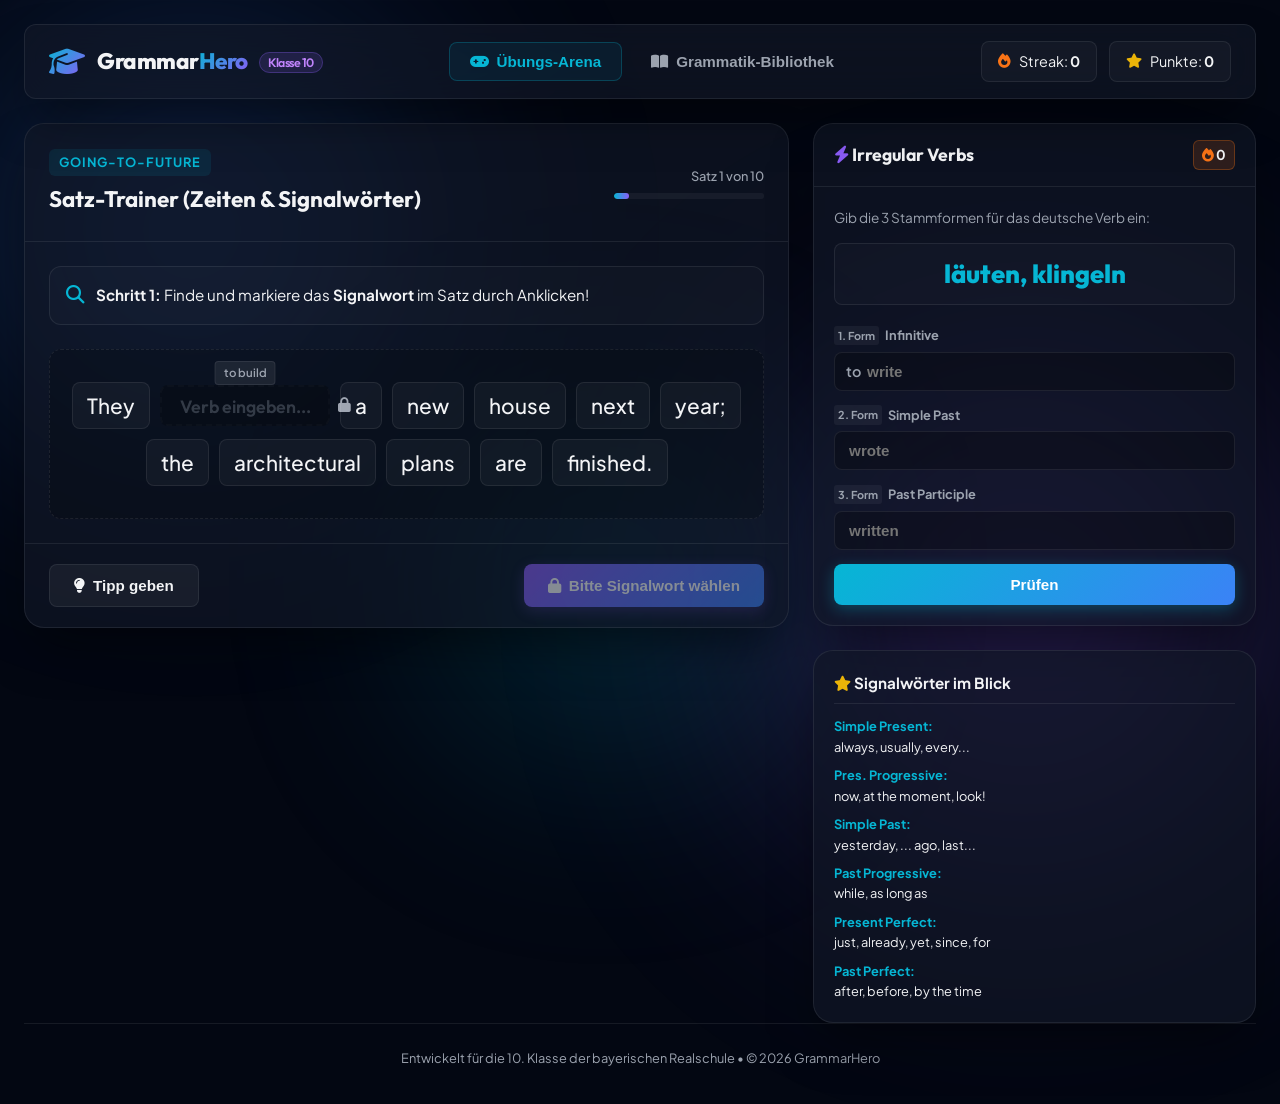
==== index.html @ 49529c19 "Add files via upload" ====
<!DOCTYPE html>
<html lang="de">
<head>
    <meta charset="UTF-8">
    <meta name="viewport" content="width=device-width, initial-scale=1.0">
    <title>GrammarHero 10 - Englisch Grammatik & Verb Trainer</title>
    <!-- Modern Fonts -->
    <link rel="preconnect" href="https://fonts.googleapis.com">
    <link rel="preconnect" href="https://fonts.gstatic.com" crossorigin>
    <link href="https://fonts.googleapis.com/css2?family=Outfit:wght@300;400;500;600;700;800&family=Plus+Jakarta+Sans:wght@300;400;500;600;700;800&display=swap" rel="stylesheet">
    <!-- FontAwesome for Premium Icons -->
    <link rel="stylesheet" href="https://cdnjs.cloudflare.com/ajax/libs/font-awesome/6.4.0/css/all.min.css">
    <link rel="stylesheet" href="style.css">
</head>
<body>

    <!-- Animierte Hintergrund-Blobs -->
    <div class="blob blob-1"></div>
    <div class="blob blob-2"></div>
    <div class="blob blob-3"></div>

    <div class="app-container">
        <!-- Header -->
        <header class="app-header">
            <div class="logo">
                <i class="fa-solid fa-graduation-cap logo-icon"></i>
                <span class="logo-text">Grammar<span class="highlight">Hero</span> <span class="badge">Klasse 10</span></span>
            </div>
            
            <nav class="app-nav">
                <button class="nav-btn active" id="btn-tab-trainer" onclick="switchTab('trainer')">
                    <i class="fa-solid fa-gamepad"></i> Übungs-Arena
                </button>
                <button class="nav-btn" id="btn-tab-grammar" onclick="switchTab('grammar')">
                    <i class="fa-solid fa-book-open"></i> Grammatik-Bibliothek
                </button>
            </nav>

            <div class="header-stats">
                <div class="stat-badge">
                    <i class="fa-solid fa-fire text-orange"></i>
                    <span>Streak: <strong id="global-streak">0</strong></span>
                </div>
                <div class="stat-badge">
                    <i class="fa-solid fa-star text-yellow"></i>
                    <span>Punkte: <strong id="global-points">0</strong></span>
                </div>
            </div>
        </header>

        <!-- Hauptinhalt -->
        <main class="app-main">
            
            <!-- TABS 1: TRAINER ARENA -->
            <section id="tab-trainer" class="tab-content active">
                <div class="trainer-layout">
                    
                    <!-- LÜCKENTEXT TRAINER (Links / Mitte) -->
                    <div class="card glass-card main-trainer-card">
                        <div class="card-header">
                            <div class="title-group">
                                <span class="subtitle-tag" id="current-tense-badge">Simple Present</span>
                                <h2>Satz-Trainer (Zeiten & Signalwörter)</h2>
                            </div>
                            <div class="progress-container">
                                <span class="progress-text" id="sentence-progress">Satz 1 von 10</span>
                                <div class="progress-bar-bg">
                                    <div class="progress-bar-fill" id="sentence-progress-bar" style="width: 10%"></div>
                                </div>
                            </div>
                        </div>

                        <div class="card-body">
                            <!-- Instruktionen -->
                            <div class="instruction-box" id="instruction-box">
                                <div class="instruction-step active" id="step-signal">
                                    <i class="fa-solid fa-magnifying-glass instruction-icon text-cyan"></i>
                                    <span><strong>Schritt 1:</strong> Finde und markiere das <strong>Signalwort</strong> im Satz durch Anklicken!</span>
                                </div>
                                <div class="instruction-step" id="step-gap">
                                    <i class="fa-solid fa-keyboard instruction-icon text-purple"></i>
                                    <span><strong>Schritt 2:</strong> Hervorragend! Fülle nun die Lücke mit der korrekten Verbform aus.</span>
                                </div>
                            </div>

                            <!-- Der interaktive Satzbereich -->
                            <div class="sentence-display-area" id="sentence-area">
                                <!-- Wird dynamisch in script.js gerendert -->
                            </div>

                            <!-- Feedback Drawer -->
                            <div class="feedback-drawer" id="feedback-drawer">
                                <div class="feedback-header">
                                    <div class="feedback-status" id="feedback-status">
                                        <i class="fa-solid fa-circle-check text-green"></i>
                                        <span>Richtig! Sehr gut gemacht.</span>
                                    </div>
                                    <span class="tense-tag" id="feedback-tense">Simple Past</span>
                                </div>
                                <div class="feedback-body">
                                    <div class="correct-form-alert">
                                        <span>Korrekt wäre: </span><strong id="feedback-correct-answer">went</strong>
                                    </div>
                                    <p class="explanation-text" id="feedback-explanation">
                                        Hier steht eine Erklärung...
                                    </p>
                                </div>
                            </div>
                        </div>

                        <div class="card-footer">
                            <button class="btn btn-secondary" id="btn-hint" onclick="showSentenceHint()">
                                <i class="fa-solid fa-lightbulb"></i> Tipp geben
                            </button>
                            <button class="btn btn-primary" id="btn-action" onclick="handleSentenceAction()" disabled>
                                <i class="fa-solid fa-lock"></i> Bitte Signalwort wählen
                            </button>
                        </div>
                    </div>

                    <!-- SIDEBAR (Rechts) -->
                    <div class="trainer-sidebar">
                        
                        <!-- WIDGET: UNREGELMÄSSIGE VERBEN -->
                        <div class="card glass-card widget-verbs">
                            <div class="widget-header">
                                <h3><i class="fa-solid fa-bolt text-purple"></i> Irregular Verbs</h3>
                                <div class="widget-streak" title="Unregelmäßige Verben Streak">
                                    <i class="fa-solid fa-fire text-orange"></i> <span id="verbs-streak">0</span>
                                </div>
                            </div>
                            <div class="widget-body">
                                <p class="widget-desc">Gib die 3 Stammformen für das deutsche Verb ein:</p>
                                <div class="verb-target-word" id="verb-german-target">---</div>

                                <form id="verbs-widget-form" onsubmit="event.preventDefault(); checkWidgetVerbs();">
                                    <div class="input-field-group">
                                        <label for="widget-inf"><span class="badge-mini">1. Form</span> Infinitive</label>
                                        <div class="input-wrapper">
                                            <span class="input-prefix">to</span>
                                            <input type="text" id="widget-inf" autocomplete="off" placeholder="write" required>
                                            <i class="fa-solid fa-circle-check input-status-icon success-icon"></i>
                                            <i class="fa-solid fa-circle-xmark input-status-icon error-icon"></i>
                                        </div>
                                        <div class="correct-hint" id="hint-widget-inf">Richtig: write</div>
                                    </div>

                                    <div class="input-field-group">
                                        <label for="widget-sp"><span class="badge-mini">2. Form</span> Simple Past</label>
                                        <div class="input-wrapper">
                                            <input type="text" id="widget-sp" autocomplete="off" placeholder="wrote" required>
                                            <i class="fa-solid fa-circle-check input-status-icon success-icon"></i>
                                            <i class="fa-solid fa-circle-xmark input-status-icon error-icon"></i>
                                        </div>
                                        <div class="correct-hint" id="hint-widget-sp">Richtig: wrote</div>
                                    </div>

                                    <div class="input-field-group">
                                        <label for="widget-pp"><span class="badge-mini">3. Form</span> Past Participle</label>
                                        <div class="input-wrapper">
                                            <input type="text" id="widget-pp" autocomplete="off" placeholder="written" required>
                                            <i class="fa-solid fa-circle-check input-status-icon success-icon"></i>
                                            <i class="fa-solid fa-circle-xmark input-status-icon error-icon"></i>
                                        </div>
                                        <div class="correct-hint" id="hint-widget-pp">Richtig: written</div>
                                    </div>

                                    <button type="submit" class="btn btn-accent btn-full" id="btn-widget-check">
                                        Prüfen
                                    </button>
                                </form>
                            </div>
                        </div>

                        <!-- WIDGET: SPEZIAL HINWEIS / ZEITEN QUICK REF -->
                        <div class="card glass-card widget-quick-ref">
                            <h4><i class="fa-solid fa-star text-yellow"></i> Signalwörter im Blick</h4>
                            <ul class="quick-ref-list">
                                <li><span class="ref-tense">Simple Present:</span> always, usually, every...</li>
                                <li><span class="ref-tense">Pres. Progressive:</span> now, at the moment, look!</li>
                                <li><span class="ref-tense">Simple Past:</span> yesterday, ... ago, last...</li>
                                <li><span class="ref-tense">Past Progressive:</span> while, as long as</li>
                                <li><span class="ref-tense">Present Perfect:</span> just, already, yet, since, for</li>
                                <li><span class="ref-tense">Past Perfect:</span> after, before, by the time</li>
                            </ul>
                        </div>
                    </div>

                </div>
            </section>

            <!-- TABS 2: GRAMMATIK ERKLÄRUNGEN -->
            <section id="tab-grammar" class="tab-content">
                <div class="grammar-dashboard-header">
                    <h2>Die 8 Zeiten im bayerischen Realschul-Lehrplan (Klasse 10)</h2>
                    <p>Hier findest du anschauliche Vergleiche, Zeitstrahlen und alle wichtigen Regeln auf einen Blick.</p>
                </div>

                <div class="grammar-timeline-card card glass-card">
                    <h3><i class="fa-solid fa-timeline text-cyan"></i> Die englische Zeitenlandschaft (Chronologischer Zeitstrahl)</h3>
                    <div class="timeline-visual">
                        <div class="timeline-line"></div>
                        <div class="timeline-nodes">
                            <div class="timeline-node" onclick="scrollToTense('past-perfect')">
                                <div class="node-dot"></div>
                                <span class="node-title">Past Perfect</span>
                                <span class="node-desc">Vor-Vergangenheit</span>
                            </div>
                            <div class="timeline-node" onclick="scrollToTense('simple-past')">
                                <div class="node-dot"></div>
                                <span class="node-title">Simple Past</span>
                                <span class="node-desc">Vergangenheit</span>
                            </div>
                            <div class="timeline-node" onclick="scrollToTense('present-perfect')">
                                <div class="node-dot"></div>
                                <span class="node-title">Pres. Perfect</span>
                                <span class="node-desc">Brücke zur Gegenwart</span>
                            </div>
                            <div class="timeline-node active" onclick="scrollToTense('simple-present')">
                                <div class="node-dot"></div>
                                <span class="node-title">Simple Present</span>
                                <span class="node-desc">Gegenwart / Gewohnheit</span>
                            </div>
                            <div class="timeline-node" onclick="scrollToTense('will-future')">
                                <div class="node-dot"></div>
                                <span class="node-title">Will-Future</span>
                                <span class="node-desc">Zukunft (Vorhersage)</span>
                            </div>
                        </div>
                    </div>
                </div>

                <!-- Zeiten Grid -->
                <div class="grammar-grid" id="grammar-cards-container">
                    <!-- Wird dynamisch oder strukturiert in CSS/HTML gefüllt -->
                </div>
            </section>

        </main>

        <!-- Footer -->
        <footer class="app-footer">
            <p>Entwickelt für die 10. Klasse der bayerischen Realschule • © 2026 GrammarHero</p>
        </footer>
    </div>

    <!-- Einbindung der Logik -->
    <script src="script.js"></script>
</body>
</html>
---- style.css ----
/* ==========================================================================
   GrammarHero 10 - Custom Design System (Pure Vanilla CSS)
   ========================================================================== */

:root {
    --bg-primary: #030712;
    --bg-secondary: #090d16;
    --glass-bg: rgba(17, 24, 39, 0.65);
    --glass-border: rgba(255, 255, 255, 0.08);
    --glass-border-hover: rgba(255, 255, 255, 0.16);
    --text-main: #f3f4f6;
    --text-muted: #9ca3af;
    --text-dark: #111827;
    
    /* Harmonische HSL-Farbakzente */
    --cyan: #06b6d4;
    --cyan-glow: rgba(6, 182, 212, 0.25);
    --purple: #8b5cf6;
    --purple-glow: rgba(139, 92, 246, 0.25);
    --emerald: #10b981;
    --emerald-glow: rgba(16, 185, 129, 0.25);
    --orange: #f97316;
    --orange-glow: rgba(249, 115, 22, 0.25);
    --yellow: #eab308;
    --rose: #f43f5e;
    --rose-glow: rgba(244, 63, 94, 0.25);
    --blue: #3b82f6;
    
    /* Layout & Schatten */
    --radius-lg: 20px;
    --radius-md: 12px;
    --radius-sm: 8px;
    --shadow-premium: 0 25px 50px -12px rgba(0, 0, 0, 0.5);
    --transition-smooth: all 0.3s cubic-bezier(0.4, 0, 0.2, 1);
    --transition-bounce: all 0.4s cubic-bezier(0.34, 1.56, 0.64, 1);
}

/* ==========================================================================
   Basics & Reset
   ========================================================================== */
* {
    box-sizing: border-box;
    margin: 0;
    padding: 0;
}

body {
    font-family: 'Plus Jakarta Sans', 'Segoe UI', Tahoma, Geneva, Verdana, sans-serif;
    background-color: var(--bg-primary);
    color: var(--text-main);
    min-height: 100vh;
    overflow-x: hidden;
    line-height: 1.6;
}

/* Scrollbar Styling */
::-webkit-scrollbar {
    width: 8px;
    height: 8px;
}
::-webkit-scrollbar-track {
    background: var(--bg-primary);
}
::-webkit-scrollbar-thumb {
    background: rgba(255, 255, 255, 0.1);
    border-radius: 4px;
}
::-webkit-scrollbar-thumb:hover {
    background: rgba(255, 255, 255, 0.25);
}

/* ==========================================================================
   Schwebende Hintergrund-Blobs (Glows)
   ========================================================================== */
.blob {
    position: fixed;
    border-radius: 50%;
    filter: blur(120px);
    z-index: -2;
    opacity: 0.35;
    animation: float 20s infinite ease-in-out alternate;
    pointer-events: none;
}

.blob-1 {
    top: -10%;
    left: -10%;
    width: 50vw;
    height: 50vw;
    background: radial-gradient(circle, var(--blue) 0%, rgba(59, 130, 246, 0) 70%);
}

.blob-2 {
    bottom: -10%;
    right: -10%;
    width: 60vw;
    height: 60vw;
    background: radial-gradient(circle, var(--purple) 0%, rgba(139, 92, 246, 0) 70%);
    animation-delay: -5s;
}

.blob-3 {
    top: 40%;
    left: 30%;
    width: 35vw;
    height: 35vw;
    background: radial-gradient(circle, var(--cyan) 0%, rgba(6, 182, 212, 0) 70%);
    animation-delay: -10s;
}

@keyframes float {
    0% { transform: translate(0, 0) scale(1); }
    50% { transform: translate(4%, 6%) scale(1.08); }
    100% { transform: translate(-2%, 4%) scale(0.95); }
}

/* ==========================================================================
   App-Layout & Container
   ========================================================================== */
.app-container {
    max-width: 1320px;
    margin: 0 auto;
    padding: 24px;
    display: flex;
    flex-direction: column;
    min-height: 100vh;
}

/* Header */
.app-header {
    display: flex;
    justify-content: space-between;
    align-items: center;
    padding: 16px 24px;
    background: var(--glass-bg);
    border: 1px solid var(--glass-border);
    backdrop-filter: blur(20px);
    -webkit-backdrop-filter: blur(20px);
    border-radius: var(--radius-md);
    box-shadow: var(--shadow-premium);
    margin-bottom: 24px;
    z-index: 10;
}

.logo {
    display: flex;
    align-items: center;
    gap: 12px;
}

.logo-icon {
    font-size: 1.8em;
    background: linear-gradient(135deg, var(--cyan) 0%, var(--purple) 100%);
    -webkit-background-clip: text;
    -webkit-text-fill-color: transparent;
}

.logo-text {
    font-family: 'Outfit', sans-serif;
    font-weight: 800;
    font-size: 1.4em;
    letter-spacing: -0.5px;
}

.logo-text .highlight {
    background: linear-gradient(135deg, var(--cyan) 0%, var(--purple) 100%);
    -webkit-background-clip: text;
    -webkit-text-fill-color: transparent;
}

.badge {
    background: rgba(139, 92, 246, 0.15);
    border: 1px solid rgba(139, 92, 246, 0.3);
    color: #c084fc;
    font-size: 0.55em;
    padding: 2px 8px;
    border-radius: 99px;
    vertical-align: middle;
    margin-left: 8px;
    font-weight: 600;
}

/* Navigations-Tabs */
.app-nav {
    display: flex;
    gap: 8px;
}

.nav-btn {
    background: transparent;
    border: 1px solid transparent;
    color: var(--text-muted);
    padding: 10px 20px;
    border-radius: var(--radius-sm);
    font-size: 0.95em;
    font-weight: 600;
    cursor: pointer;
    transition: var(--transition-smooth);
    display: flex;
    align-items: center;
    gap: 8px;
}

.nav-btn:hover {
    color: var(--text-main);
    background: rgba(255, 255, 255, 0.05);
}

.nav-btn.active {
    color: var(--cyan);
    background: rgba(6, 182, 212, 0.08);
    border-color: rgba(6, 182, 212, 0.25);
}

/* Header-Stats */
.header-stats {
    display: flex;
    gap: 12px;
}

.stat-badge {
    background: rgba(255, 255, 255, 0.03);
    border: 1px solid var(--glass-border);
    padding: 8px 16px;
    border-radius: var(--radius-sm);
    font-size: 0.9em;
    display: flex;
    align-items: center;
    gap: 8px;
}

.stat-badge strong {
    color: var(--text-main);
}

.text-orange { color: var(--orange); }
.text-yellow { color: var(--yellow); }
.text-green { color: var(--emerald); }
.text-cyan { color: var(--cyan); }
.text-purple { color: var(--purple); }

/* ==========================================================================
   Karten & Glassmorphismus
   ========================================================================== */
.card {
    background: var(--glass-bg);
    border: 1px solid var(--glass-border);
    border-radius: var(--radius-lg);
    box-shadow: var(--shadow-premium);
    overflow: hidden;
}

.glass-card {
    backdrop-filter: blur(24px);
    -webkit-backdrop-filter: blur(24px);
    transition: var(--transition-smooth);
}

.glass-card:hover {
    border-color: var(--glass-border-hover);
    box-shadow: 0 30px 60px -15px rgba(0, 0, 0, 0.6);
}

/* ==========================================================================
   Übungs-Arena Layout (Trainer)
   ========================================================================== */
.trainer-layout {
    display: grid;
    grid-template-columns: 1.9fr 1.1fr;
    gap: 24px;
    align-items: start;
}

/* Haupt-Trainer-Karte */
.main-trainer-card {
    display: flex;
    flex-direction: column;
    min-height: 480px;
}

.card-header {
    padding: 24px;
    border-bottom: 1px solid var(--glass-border);
    display: flex;
    justify-content: space-between;
    align-items: center;
    flex-wrap: wrap;
    gap: 16px;
}

.title-group h2 {
    font-family: 'Outfit', sans-serif;
    font-size: 1.4em;
    font-weight: 700;
}

.subtitle-tag {
    font-size: 0.8em;
    font-weight: 700;
    text-transform: uppercase;
    letter-spacing: 1px;
    color: var(--cyan);
    background: rgba(6, 182, 212, 0.1);
    padding: 3px 10px;
    border-radius: 6px;
    display: inline-block;
    margin-bottom: 6px;
}

/* Progress-Balken */
.progress-container {
    display: flex;
    flex-direction: column;
    align-items: flex-end;
    width: 150px;
}

.progress-text {
    font-size: 0.8em;
    color: var(--text-muted);
    margin-bottom: 6px;
    font-weight: 500;
}

.progress-bar-bg {
    width: 100%;
    height: 6px;
    background: rgba(255, 255, 255, 0.05);
    border-radius: 99px;
    overflow: hidden;
}

.progress-bar-fill {
    height: 100%;
    background: linear-gradient(90deg, var(--cyan) 0%, var(--purple) 100%);
    border-radius: 99px;
    transition: width 0.5s ease-out;
}

/* Card Body & Content */
.card-body {
    padding: 24px;
    flex-grow: 1;
    display: flex;
    flex-direction: column;
    gap: 24px;
}

/* Instruktionsbox */
.instruction-box {
    background: rgba(255, 255, 255, 0.02);
    border: 1px solid var(--glass-border);
    border-radius: var(--radius-md);
    padding: 16px;
    min-height: 56px;
    display: flex;
    align-items: center;
}

.instruction-step {
    display: none;
    align-items: center;
    gap: 12px;
    font-size: 0.95em;
    animation: fadeIn 0.4s ease forwards;
}

.instruction-step.active {
    display: flex;
}

.instruction-icon {
    font-size: 1.2em;
}

/* ==========================================================================
   Interaktive Sätze & Tokens
   ========================================================================== */
.sentence-display-area {
    padding: 32px 20px;
    background: rgba(0, 0, 0, 0.2);
    border-radius: var(--radius-md);
    border: 1px dashed var(--glass-border);
    display: flex;
    flex-wrap: wrap;
    align-items: center;
    justify-content: center;
    gap: 10px;
    font-size: 1.3em;
    font-weight: 500;
}

/* Wort-Chips (Tokens) */
.word-token {
    padding: 6px 14px;
    background: rgba(255, 255, 255, 0.04);
    border: 1px solid var(--glass-border);
    border-radius: var(--radius-sm);
    cursor: pointer;
    user-select: none;
    transition: var(--transition-bounce);
    position: relative;
    font-family: 'Plus Jakarta Sans', sans-serif;
}

.word-token:hover {
    background: rgba(255, 255, 255, 0.08);
    border-color: rgba(6, 182, 212, 0.4);
    transform: translateY(-2px);
}

.word-token.selected {
    background: var(--cyan-glow);
    border-color: var(--cyan);
    color: #e2f9ff;
    box-shadow: 0 0 15px var(--cyan-glow);
    transform: scale(1.05);
}

/* Ausgeschlossene Tokens (Satzzeichen) */
.word-token.punctuation {
    background: transparent;
    border: none;
    padding: 0 4px;
    cursor: default;
    pointer-events: none;
}

/* Das Lücken-Eingabefeld im Satz */
.gap-input-container {
    display: inline-flex;
    align-items: center;
    position: relative;
}

.gap-input {
    width: 170px;
    background: rgba(0, 0, 0, 0.35);
    border: 2px dashed rgba(255, 255, 255, 0.15);
    border-radius: var(--radius-sm);
    color: var(--text-main);
    padding: 6px 14px;
    font-size: 0.95em;
    font-weight: 600;
    text-align: center;
    outline: none;
    transition: var(--transition-smooth);
    font-family: 'Outfit', sans-serif;
}

.gap-input::placeholder {
    color: var(--text-muted);
    font-size: 0.9em;
    opacity: 0.6;
}

/* Locked State */
.gap-input:disabled {
    cursor: not-allowed;
    background: rgba(0, 0, 0, 0.5);
    border-color: rgba(255, 255, 255, 0.05);
    opacity: 0.5;
}

/* Unlocked State */
.gap-input-container.unlocked .gap-input {
    border: 2px solid var(--purple);
    background: rgba(139, 92, 246, 0.08);
    box-shadow: 0 0 15px rgba(139, 92, 246, 0.2);
    animation: pulseBorder 2s infinite;
}

@keyframes pulseBorder {
    0% { border-color: var(--purple); }
    50% { border-color: var(--cyan); }
    100% { border-color: var(--purple); }
}

/* Input Status Styles (Richtig/Falsch) */
.gap-input.correct {
    background: rgba(16, 185, 129, 0.15) !important;
    border: 2px solid var(--emerald) !important;
    color: #a7f3d0 !important;
    box-shadow: 0 0 15px rgba(16, 185, 129, 0.25) !important;
}

.gap-input.incorrect {
    background: rgba(244, 63, 94, 0.15) !important;
    border: 2px solid var(--rose) !important;
    color: #fecdd3 !important;
    box-shadow: 0 0 15px rgba(244, 63, 94, 0.25) !important;
}

/* Schloss-Icon über der Lücke */
.lock-overlay {
    position: absolute;
    right: -24px;
    top: 50%;
    transform: translateY(-50%);
    font-size: 0.7em;
    color: var(--text-muted);
    transition: var(--transition-bounce);
    width: 20px;
    height: 20px;
    display: flex;
    align-items: center;
    justify-content: center;
}

.gap-input-container.unlocked .lock-overlay {
    color: var(--purple);
    transform: translateY(-50%) rotate(360deg) scale(1.2);
}

/* Verb-Tipp über der Lücke */
.verb-infinitive-tag {
    position: absolute;
    top: -24px;
    left: 50%;
    transform: translateX(-50%);
    font-size: 0.55em;
    background: rgba(255, 255, 255, 0.08);
    border: 1px solid var(--glass-border);
    padding: 2px 8px;
    border-radius: 4px;
    white-space: nowrap;
    color: var(--text-muted);
    font-weight: 600;
}

/* ==========================================================================
   Feedback Drawer (Einklappbares Panel)
   ========================================================================== */
.feedback-drawer {
    display: none;
    border: 1px solid var(--glass-border);
    background: rgba(255, 255, 255, 0.02);
    border-radius: var(--radius-md);
    padding: 20px;
    margin-top: 10px;
    animation: slideDown 0.4s cubic-bezier(0.16, 1, 0.3, 1) forwards;
}

.feedback-drawer.correct-box {
    border-left: 4px solid var(--emerald);
    background: linear-gradient(90deg, rgba(16, 185, 129, 0.03) 0%, rgba(0, 0, 0, 0) 100%);
}

.feedback-drawer.incorrect-box {
    border-left: 4px solid var(--rose);
    background: linear-gradient(90deg, rgba(244, 63, 94, 0.03) 0%, rgba(0, 0, 0, 0) 100%);
}

.feedback-header {
    display: flex;
    justify-content: space-between;
    align-items: center;
    margin-bottom: 12px;
}

.feedback-status {
    display: flex;
    align-items: center;
    gap: 8px;
    font-weight: 700;
    font-size: 1.1em;
}

.tense-tag {
    font-size: 0.75em;
    background: rgba(255, 255, 255, 0.08);
    border: 1px solid var(--glass-border);
    padding: 3px 8px;
    border-radius: 4px;
    color: var(--text-muted);
}

.correct-form-alert {
    font-size: 1.05em;
    margin-bottom: 8px;
}

.correct-form-alert strong {
    color: var(--emerald);
    background: rgba(16, 185, 129, 0.1);
    padding: 2px 8px;
    border-radius: 4px;
    font-family: 'Outfit', sans-serif;
    font-size: 1.1em;
}

.feedback-drawer.incorrect-box .correct-form-alert strong {
    color: var(--rose);
    background: rgba(244, 63, 94, 0.1);
}

.explanation-text {
    font-size: 0.9em;
    color: var(--text-muted);
    border-top: 1px solid rgba(255, 255, 255, 0.05);
    padding-top: 12px;
}

/* Footer Buttons */
.card-footer {
    padding: 20px 24px;
    border-top: 1px solid var(--glass-border);
    display: flex;
    justify-content: space-between;
}

/* ==========================================================================
   Buttons
   ========================================================================== */
.btn {
    padding: 12px 24px;
    font-size: 0.95em;
    font-weight: 600;
    border-radius: var(--radius-sm);
    cursor: pointer;
    transition: var(--transition-bounce);
    display: inline-flex;
    align-items: center;
    gap: 8px;
    border: none;
    outline: none;
}

.btn:disabled {
    cursor: not-allowed;
    opacity: 0.5;
    transform: none !important;
}

.btn-primary {
    background: linear-gradient(135deg, var(--purple) 0%, var(--blue) 100%);
    color: white;
    box-shadow: 0 4px 15px rgba(139, 92, 246, 0.3);
}

.btn-primary:not(:disabled):hover {
    transform: translateY(-2px);
    box-shadow: 0 8px 25px rgba(139, 92, 246, 0.5);
}

.btn-secondary {
    background: rgba(255, 255, 255, 0.05);
    border: 1px solid var(--glass-border);
    color: var(--text-main);
}

.btn-secondary:hover {
    background: rgba(255, 255, 255, 0.1);
}

.btn-accent {
    background: linear-gradient(135deg, var(--cyan) 0%, var(--blue) 100%);
    color: white;
    box-shadow: 0 4px 15px rgba(6, 182, 212, 0.3);
}

.btn-accent:not(:disabled):hover {
    transform: translateY(-2px);
    box-shadow: 0 8px 25px rgba(6, 182, 212, 0.5);
}

.btn-full {
    width: 100%;
    justify-content: center;
}

/* ==========================================================================
   Sidebar Widgets (Rechts)
   ========================================================================== */
.trainer-sidebar {
    display: flex;
    flex-direction: column;
    gap: 24px;
}

.widget-verbs .widget-header {
    display: flex;
    justify-content: space-between;
    align-items: center;
    padding: 16px 20px;
    border-bottom: 1px solid var(--glass-border);
}

.widget-verbs h3 {
    font-size: 1.1em;
    font-weight: 700;
    font-family: 'Outfit', sans-serif;
}

.widget-streak {
    background: rgba(249, 115, 22, 0.15);
    border: 1px solid rgba(249, 115, 22, 0.3);
    padding: 3px 8px;
    border-radius: 6px;
    font-size: 0.85em;
    font-weight: 700;
}

.widget-body {
    padding: 20px;
}

.widget-desc {
    font-size: 0.85em;
    color: var(--text-muted);
    margin-bottom: 14px;
}

.verb-target-word {
    font-size: 1.6em;
    font-weight: 800;
    text-align: center;
    color: var(--cyan);
    margin-bottom: 20px;
    font-family: 'Outfit', sans-serif;
    background: rgba(255, 255, 255, 0.02);
    padding: 10px;
    border-radius: var(--radius-sm);
    border: 1px solid var(--glass-border);
    animation: popIn 0.3s cubic-bezier(0.34, 1.56, 0.64, 1);
}

/* Formulare in Sidebar */
.input-field-group {
    margin-bottom: 14px;
}

.input-field-group label {
    display: block;
    font-size: 0.8em;
    font-weight: 700;
    color: var(--text-muted);
    margin-bottom: 6px;
    display: flex;
    align-items: center;
    gap: 6px;
}

.badge-mini {
    background: rgba(255, 255, 255, 0.05);
    padding: 1px 4px;
    border-radius: 3px;
    font-size: 0.85em;
}

.input-wrapper {
    position: relative;
    display: flex;
    align-items: center;
}

.input-prefix {
    position: absolute;
    left: 12px;
    color: var(--text-muted);
    font-size: 0.9em;
    font-weight: 600;
}

.input-wrapper input {
    width: 100%;
    background: rgba(0, 0, 0, 0.25);
    border: 1px solid var(--glass-border);
    border-radius: var(--radius-sm);
    color: var(--text-main);
    padding: 10px 14px;
    font-size: 0.95em;
    font-weight: 600;
    outline: none;
    transition: var(--transition-smooth);
}

.input-wrapper input:focus {
    border-color: var(--cyan);
    background: rgba(255, 255, 255, 0.02);
    box-shadow: 0 0 10px var(--cyan-glow);
}

/* Präfix-Verschiebung für to-Eingabe */
.input-wrapper:has(.input-prefix) input {
    padding-left: 32px;
}

/* Widget Validierungsstatus-Icons */
.input-status-icon {
    position: absolute;
    right: 12px;
    font-size: 1em;
    display: none;
}

.success-icon { color: var(--emerald); }
.error-icon { color: var(--rose); }

/* Korrektheits-Hinweis in Sidebar */
.correct-hint {
    display: none;
    font-size: 0.75em;
    color: var(--rose);
    margin-top: 4px;
    font-weight: bold;
}

/* Richtig/Falsch Styling für Widget-Inputs */
.input-wrapper.success input {
    background: rgba(16, 185, 129, 0.08) !important;
    border-color: var(--emerald) !important;
    color: #a7f3d0;
}

.input-wrapper.success .success-icon {
    display: block;
}

.input-wrapper.error input {
    background: rgba(244, 63, 94, 0.08) !important;
    border-color: var(--rose) !important;
    color: #fecdd3;
}

.input-wrapper.error .error-icon {
    display: block;
}

/* Zeiten Quick Ref Card */
.widget-quick-ref {
    padding: 20px;
}

.widget-quick-ref h4 {
    font-size: 0.95em;
    font-weight: 700;
    margin-bottom: 12px;
    border-bottom: 1px solid var(--glass-border);
    padding-bottom: 8px;
}

.quick-ref-list {
    list-style: none;
    display: flex;
    flex-direction: column;
    gap: 8px;
    font-size: 0.8em;
}

.quick-ref-list li {
    display: flex;
    flex-direction: column;
}

.ref-tense {
    font-weight: 700;
    color: var(--cyan);
}

/* ==========================================================================
   Grammatik Bibliothek (Tabs 2)
   ========================================================================== */
.grammar-dashboard-header {
    text-align: center;
    margin: 20px 0 32px 0;
}

.grammar-dashboard-header h2 {
    font-family: 'Outfit', sans-serif;
    font-weight: 800;
    font-size: 1.8em;
    margin-bottom: 8px;
}

.grammar-dashboard-header p {
    color: var(--text-muted);
}

/* Timeline */
.grammar-timeline-card {
    padding: 24px;
    margin-bottom: 32px;
}

.grammar-timeline-card h3 {
    font-size: 1.1em;
    font-weight: 700;
    margin-bottom: 24px;
}

.timeline-visual {
    position: relative;
    padding: 30px 10px;
    margin: 20px 0;
}

.timeline-line {
    position: absolute;
    top: 50%;
    left: 0;
    width: 100%;
    height: 4px;
    background: linear-gradient(90deg, var(--purple) 0%, var(--cyan) 50%, var(--blue) 100%);
    border-radius: 99px;
    transform: translateY(-50%);
    z-index: 1;
}

.timeline-nodes {
    position: relative;
    display: flex;
    justify-content: space-between;
    z-index: 2;
}

.timeline-node {
    display: flex;
    flex-direction: column;
    align-items: center;
    cursor: pointer;
    width: 16%;
    text-align: center;
    transition: var(--transition-smooth);
}

.node-dot {
    width: 16px;
    height: 16px;
    background: var(--bg-secondary);
    border: 3px solid var(--text-muted);
    border-radius: 50%;
    margin-bottom: 12px;
    transition: var(--transition-bounce);
}

.node-title {
    font-size: 0.85em;
    font-weight: 700;
    color: var(--text-main);
    transition: var(--transition-smooth);
}

.node-desc {
    font-size: 0.7em;
    color: var(--text-muted);
    margin-top: 4px;
    line-height: 1.2;
}

.timeline-node:hover {
    transform: translateY(-4px);
}

.timeline-node:hover .node-dot {
    border-color: var(--cyan);
    transform: scale(1.3);
    box-shadow: 0 0 10px var(--cyan-glow);
}

.timeline-node.active .node-dot {
    background: var(--cyan);
    border-color: var(--cyan);
    transform: scale(1.3);
    box-shadow: 0 0 15px var(--cyan-glow);
}

.timeline-node.active .node-title {
    color: var(--cyan);
}

/* Grammar Grid */
.grammar-grid {
    display: grid;
    grid-template-columns: 1fr 1fr;
    gap: 24px;
}

.grammar-card {
    padding: 24px;
    display: flex;
    flex-direction: column;
    gap: 16px;
    scroll-margin-top: 100px; /* für Smooth Scroll */
}

.grammar-card-header {
    display: flex;
    justify-content: space-between;
    align-items: center;
    border-bottom: 1px solid var(--glass-border);
    padding-bottom: 12px;
}

.grammar-card-header h3 {
    font-family: 'Outfit', sans-serif;
    font-size: 1.25em;
    font-weight: 700;
}

.grammar-formula {
    background: rgba(255, 255, 255, 0.03);
    border: 1px solid var(--glass-border);
    padding: 8px 12px;
    border-radius: var(--radius-sm);
    font-size: 0.9em;
    font-family: 'Outfit', sans-serif;
    border-left: 3px solid var(--purple);
}

.grammar-section h4 {
    font-size: 0.85em;
    font-weight: 700;
    color: var(--cyan);
    margin-bottom: 6px;
}

.grammar-section p {
    font-size: 0.85em;
    color: var(--text-muted);
}

.signal-word-chips {
    display: flex;
    flex-wrap: wrap;
    gap: 6px;
    margin-top: 4px;
}

.signal-chip {
    font-size: 0.7em;
    font-weight: 600;
    background: rgba(255, 255, 255, 0.05);
    border: 1px solid var(--glass-border);
    padding: 2px 8px;
    border-radius: 4px;
    color: var(--text-muted);
}

.example-list {
    list-style: none;
    font-size: 0.85em;
    display: flex;
    flex-direction: column;
    gap: 6px;
}

.example-list li {
    padding-left: 14px;
    position: relative;
}

.example-list li::before {
    content: '→';
    position: absolute;
    left: 0;
    color: var(--purple);
}

.example-translation {
    display: block;
    font-size: 0.85em;
    color: var(--text-muted);
    font-style: italic;
}

/* ==========================================================================
   Footer & Allgemeines
   ========================================================================== */
.app-footer {
    margin-top: auto;
    padding: 24px 0 12px 0;
    text-align: center;
    border-top: 1px solid var(--glass-border);
    color: var(--text-muted);
    font-size: 0.8em;
}

/* Tab Management */
.tab-content {
    display: none;
}

.tab-content.active {
    display: block;
    animation: fadeIn 0.4s ease-out forwards;
}

/* ==========================================================================
   Animationen & Keys
   ========================================================================== */
@keyframes fadeIn {
    from { opacity: 0; transform: translateY(10px); }
    to { opacity: 1; transform: translateY(0); }
}

@keyframes slideDown {
    from { opacity: 0; transform: translateY(-10px); max-height: 0; overflow: hidden; }
    to { opacity: 1; transform: translateY(0); max-height: 500px; }
}

@keyframes popIn {
    0% { transform: scale(0.9); opacity: 0; }
    100% { transform: scale(1); opacity: 1; }
}

/* ==========================================================================
   Responsive Anpassungen
   ========================================================================== */
@media (max-width: 1024px) {
    .trainer-layout {
        grid-template-columns: 1fr;
    }
    
    .grammar-grid {
        grid-template-columns: 1fr;
    }
}

@media (max-width: 768px) {
    .app-header {
        flex-direction: column;
        gap: 16px;
        align-items: stretch;
        text-align: center;
    }
    
    .logo {
        justify-content: center;
    }
    
    .app-nav {
        justify-content: center;
    }
    
    .header-stats {
        justify-content: center;
    }
    
    .card-header {
        flex-direction: column;
        align-items: stretch;
    }
    
    .progress-container {
        width: 100%;
        align-items: flex-start;
    }
    
    .card-footer {
        flex-direction: column;
        gap: 12px;
    }
    
    .btn {
        width: 100%;
        justify-content: center;
    }
}
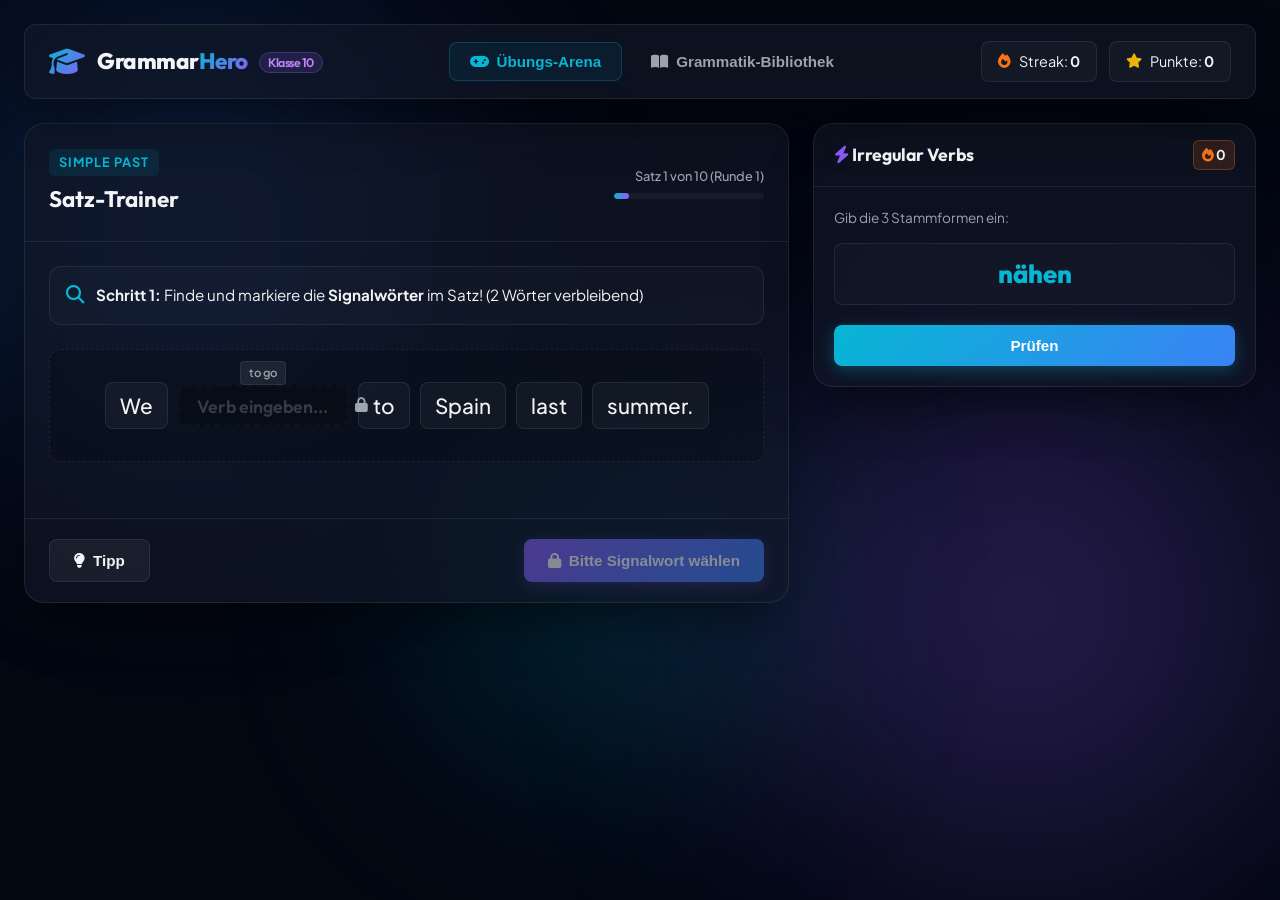
==== commit 7da2a55b: "Update index.html Removed unnecessary comments and updated instructional text for clarity." ====
--- a/index.html
+++ b/index.html
@@ -4,23 +4,19 @@
     <meta charset="UTF-8">
     <meta name="viewport" content="width=device-width, initial-scale=1.0">
     <title>GrammarHero 10 - Englisch Grammatik & Verb Trainer</title>
-    <!-- Modern Fonts -->
     <link rel="preconnect" href="https://fonts.googleapis.com">
     <link rel="preconnect" href="https://fonts.gstatic.com" crossorigin>
     <link href="https://fonts.googleapis.com/css2?family=Outfit:wght@300;400;500;600;700;800&family=Plus+Jakarta+Sans:wght@300;400;500;600;700;800&display=swap" rel="stylesheet">
-    <!-- FontAwesome for Premium Icons -->
     <link rel="stylesheet" href="https://cdnjs.cloudflare.com/ajax/libs/font-awesome/6.4.0/css/all.min.css">
     <link rel="stylesheet" href="style.css">
 </head>
 <body>
 
-    <!-- Animierte Hintergrund-Blobs -->
     <div class="blob blob-1"></div>
     <div class="blob blob-2"></div>
     <div class="blob blob-3"></div>
 
     <div class="app-container">
-        <!-- Header -->
         <header class="app-header">
             <div class="logo">
                 <i class="fa-solid fa-graduation-cap logo-icon"></i>
@@ -48,19 +44,16 @@
             </div>
         </header>
 
-        <!-- Hauptinhalt -->
         <main class="app-main">
             
-            <!-- TABS 1: TRAINER ARENA -->
             <section id="tab-trainer" class="tab-content active">
                 <div class="trainer-layout">
                     
-                    <!-- LÜCKENTEXT TRAINER (Links / Mitte) -->
                     <div class="card glass-card main-trainer-card">
                         <div class="card-header">
                             <div class="title-group">
                                 <span class="subtitle-tag" id="current-tense-badge">Simple Present</span>
-                                <h2>Satz-Trainer (Zeiten & Signalwörter)</h2>
+                                <h2>Satz-Trainer</h2>
                             </div>
                             <div class="progress-container">
                                 <span class="progress-text" id="sentence-progress">Satz 1 von 10</span>
@@ -71,46 +64,37 @@
                         </div>
 
                         <div class="card-body">
-                            <!-- Instruktionen -->
                             <div class="instruction-box" id="instruction-box">
                                 <div class="instruction-step active" id="step-signal">
                                     <i class="fa-solid fa-magnifying-glass instruction-icon text-cyan"></i>
-                                    <span><strong>Schritt 1:</strong> Finde und markiere das <strong>Signalwort</strong> im Satz durch Anklicken!</span>
+                                    <span><strong>Schritt 1:</strong> Finde und markiere das <strong>Signalwort</strong>!</span>
                                 </div>
                                 <div class="instruction-step" id="step-gap">
                                     <i class="fa-solid fa-keyboard instruction-icon text-purple"></i>
-                                    <span><strong>Schritt 2:</strong> Hervorragend! Fülle nun die Lücke mit der korrekten Verbform aus.</span>
+                                    <span><strong>Schritt 2:</strong> Hervorragend! Fülle nun die Lücke aus.</span>
                                 </div>
                             </div>
 
-                            <!-- Der interaktive Satzbereich -->
-                            <div class="sentence-display-area" id="sentence-area">
-                                <!-- Wird dynamisch in script.js gerendert -->
-                            </div>
+                            <div class="sentence-display-area" id="sentence-area" role="group" aria-label="Satz-Aufgabenbereich">
+                                </div>
 
-                            <!-- Feedback Drawer -->
-                            <div class="feedback-drawer" id="feedback-drawer">
+                            <div class="feedback-drawer" id="feedback-drawer" aria-live="polite">
                                 <div class="feedback-header">
-                                    <div class="feedback-status" id="feedback-status">
-                                        <i class="fa-solid fa-circle-check text-green"></i>
-                                        <span>Richtig! Sehr gut gemacht.</span>
-                                    </div>
-                                    <span class="tense-tag" id="feedback-tense">Simple Past</span>
+                                    <div class="feedback-status" id="feedback-status"></div>
+                                    <span class="tense-tag" id="feedback-tense"></span>
                                 </div>
                                 <div class="feedback-body">
                                     <div class="correct-form-alert">
-                                        <span>Korrekt wäre: </span><strong id="feedback-correct-answer">went</strong>
+                                        <span>Korrekt wäre: </span><strong id="feedback-correct-answer"></strong>
                                     </div>
-                                    <p class="explanation-text" id="feedback-explanation">
-                                        Hier steht eine Erklärung...
-                                    </p>
+                                    <p class="explanation-text" id="feedback-explanation"></p>
                                 </div>
                             </div>
                         </div>
 
                         <div class="card-footer">
                             <button class="btn btn-secondary" id="btn-hint" onclick="showSentenceHint()">
-                                <i class="fa-solid fa-lightbulb"></i> Tipp geben
+                                <i class="fa-solid fa-lightbulb"></i> Tipp
                             </button>
                             <button class="btn btn-primary" id="btn-action" onclick="handleSentenceAction()" disabled>
                                 <i class="fa-solid fa-lock"></i> Bitte Signalwort wählen
@@ -118,10 +102,7 @@
                         </div>
                     </div>
 
-                    <!-- SIDEBAR (Rechts) -->
                     <div class="trainer-sidebar">
-                        
-                        <!-- WIDGET: UNREGELMÄSSIGE VERBEN -->
                         <div class="card glass-card widget-verbs">
                             <div class="widget-header">
                                 <h3><i class="fa-solid fa-bolt text-purple"></i> Irregular Verbs</h3>
@@ -130,121 +111,23 @@
                                 </div>
                             </div>
                             <div class="widget-body">
-                                <p class="widget-desc">Gib die 3 Stammformen für das deutsche Verb ein:</p>
+                                <p class="widget-desc">Gib die 3 Stammformen ein:</p>
                                 <div class="verb-target-word" id="verb-german-target">---</div>
-
                                 <form id="verbs-widget-form" onsubmit="event.preventDefault(); checkWidgetVerbs();">
-                                    <div class="input-field-group">
-                                        <label for="widget-inf"><span class="badge-mini">1. Form</span> Infinitive</label>
-                                        <div class="input-wrapper">
-                                            <span class="input-prefix">to</span>
-                                            <input type="text" id="widget-inf" autocomplete="off" placeholder="write" required>
-                                            <i class="fa-solid fa-circle-check input-status-icon success-icon"></i>
-                                            <i class="fa-solid fa-circle-xmark input-status-icon error-icon"></i>
-                                        </div>
-                                        <div class="correct-hint" id="hint-widget-inf">Richtig: write</div>
-                                    </div>
-
-                                    <div class="input-field-group">
-                                        <label for="widget-sp"><span class="badge-mini">2. Form</span> Simple Past</label>
-                                        <div class="input-wrapper">
-                                            <input type="text" id="widget-sp" autocomplete="off" placeholder="wrote" required>
-                                            <i class="fa-solid fa-circle-check input-status-icon success-icon"></i>
-                                            <i class="fa-solid fa-circle-xmark input-status-icon error-icon"></i>
-                                        </div>
-                                        <div class="correct-hint" id="hint-widget-sp">Richtig: wrote</div>
-                                    </div>
-
-                                    <div class="input-field-group">
-                                        <label for="widget-pp"><span class="badge-mini">3. Form</span> Past Participle</label>
-                                        <div class="input-wrapper">
-                                            <input type="text" id="widget-pp" autocomplete="off" placeholder="written" required>
-                                            <i class="fa-solid fa-circle-check input-status-icon success-icon"></i>
-                                            <i class="fa-solid fa-circle-xmark input-status-icon error-icon"></i>
-                                        </div>
-                                        <div class="correct-hint" id="hint-widget-pp">Richtig: written</div>
-                                    </div>
-
-                                    <button type="submit" class="btn btn-accent btn-full" id="btn-widget-check">
-                                        Prüfen
-                                    </button>
+                                    <button type="submit" class="btn btn-accent btn-full" id="btn-widget-check">Prüfen</button>
                                 </form>
-                            </div>
-                        </div>
-
-                        <!-- WIDGET: SPEZIAL HINWEIS / ZEITEN QUICK REF -->
-                        <div class="card glass-card widget-quick-ref">
-                            <h4><i class="fa-solid fa-star text-yellow"></i> Signalwörter im Blick</h4>
-                            <ul class="quick-ref-list">
-                                <li><span class="ref-tense">Simple Present:</span> always, usually, every...</li>
-                                <li><span class="ref-tense">Pres. Progressive:</span> now, at the moment, look!</li>
-                                <li><span class="ref-tense">Simple Past:</span> yesterday, ... ago, last...</li>
-                                <li><span class="ref-tense">Past Progressive:</span> while, as long as</li>
-                                <li><span class="ref-tense">Present Perfect:</span> just, already, yet, since, for</li>
-                                <li><span class="ref-tense">Past Perfect:</span> after, before, by the time</li>
-                            </ul>
-                        </div>
-                    </div>
-
-                </div>
-            </section>
-
-            <!-- TABS 2: GRAMMATIK ERKLÄRUNGEN -->
-            <section id="tab-grammar" class="tab-content">
-                <div class="grammar-dashboard-header">
-                    <h2>Die 8 Zeiten im bayerischen Realschul-Lehrplan (Klasse 10)</h2>
-                    <p>Hier findest du anschauliche Vergleiche, Zeitstrahlen und alle wichtigen Regeln auf einen Blick.</p>
-                </div>
-
-                <div class="grammar-timeline-card card glass-card">
-                    <h3><i class="fa-solid fa-timeline text-cyan"></i> Die englische Zeitenlandschaft (Chronologischer Zeitstrahl)</h3>
-                    <div class="timeline-visual">
-                        <div class="timeline-line"></div>
-                        <div class="timeline-nodes">
-                            <div class="timeline-node" onclick="scrollToTense('past-perfect')">
-                                <div class="node-dot"></div>
-                                <span class="node-title">Past Perfect</span>
-                                <span class="node-desc">Vor-Vergangenheit</span>
-                            </div>
-                            <div class="timeline-node" onclick="scrollToTense('simple-past')">
-                                <div class="node-dot"></div>
-                                <span class="node-title">Simple Past</span>
-                                <span class="node-desc">Vergangenheit</span>
-                            </div>
-                            <div class="timeline-node" onclick="scrollToTense('present-perfect')">
-                                <div class="node-dot"></div>
-                                <span class="node-title">Pres. Perfect</span>
-                                <span class="node-desc">Brücke zur Gegenwart</span>
-                            </div>
-                            <div class="timeline-node active" onclick="scrollToTense('simple-present')">
-                                <div class="node-dot"></div>
-                                <span class="node-title">Simple Present</span>
-                                <span class="node-desc">Gegenwart / Gewohnheit</span>
-                            </div>
-                            <div class="timeline-node" onclick="scrollToTense('will-future')">
-                                <div class="node-dot"></div>
-                                <span class="node-title">Will-Future</span>
-                                <span class="node-desc">Zukunft (Vorhersage)</span>
                             </div>
                         </div>
                     </div>
                 </div>
-
-                <!-- Zeiten Grid -->
-                <div class="grammar-grid" id="grammar-cards-container">
-                    <!-- Wird dynamisch oder strukturiert in CSS/HTML gefüllt -->
-                </div>
             </section>
 
+            <section id="tab-grammar" class="tab-content">
+                </section>
+
         </main>
-
-        <!-- Footer -->
-        <footer class="app-footer">
-            <p>Entwickelt für die 10. Klasse der bayerischen Realschule • © 2026 GrammarHero</p>
-        </footer>
     </div>
 
-    <!-- Einbindung der Logik -->
     <script src="script.js"></script>
 </body>
 </html>
--- a/style.css
+++ b/style.css
@@ -1157,3 +1157,29 @@
         justify-content: center;
     }
 }
+
+/* ==========================================================================
+   Feedback & Premium-Animationen für falsche Signalwörter
+   ========================================================================== */
+
+/* Rote Fehler-Animation für falsche Klicks */
+.word-token.incorrect-flash {
+    background: rgba(244, 63, 94, 0.3) !important;
+    border-color: var(--rose) !important;
+    color: #ffe4e6 !important;
+    box-shadow: 0 0 15px rgba(244, 63, 94, 0.4) !important;
+    animation: shake 0.4s ease-in-out !important;
+}
+
+@keyframes shake {
+    0%, 100% { transform: translateX(0); }
+    20%, 60% { transform: translateX(-4px); }
+    40%, 80% { transform: translateX(4px); }
+}
+
+/* Aufsteigendes XP-Feedback */
+@keyframes floatUpFade {
+    0% { opacity: 0; transform: translate(-50%, -50%) scale(0.8); }
+    15% { opacity: 1; transform: translate(-50%, -100%) scale(1.1); }
+    100% { opacity: 0; transform: translate(-50%, -180%) scale(1); }
+}
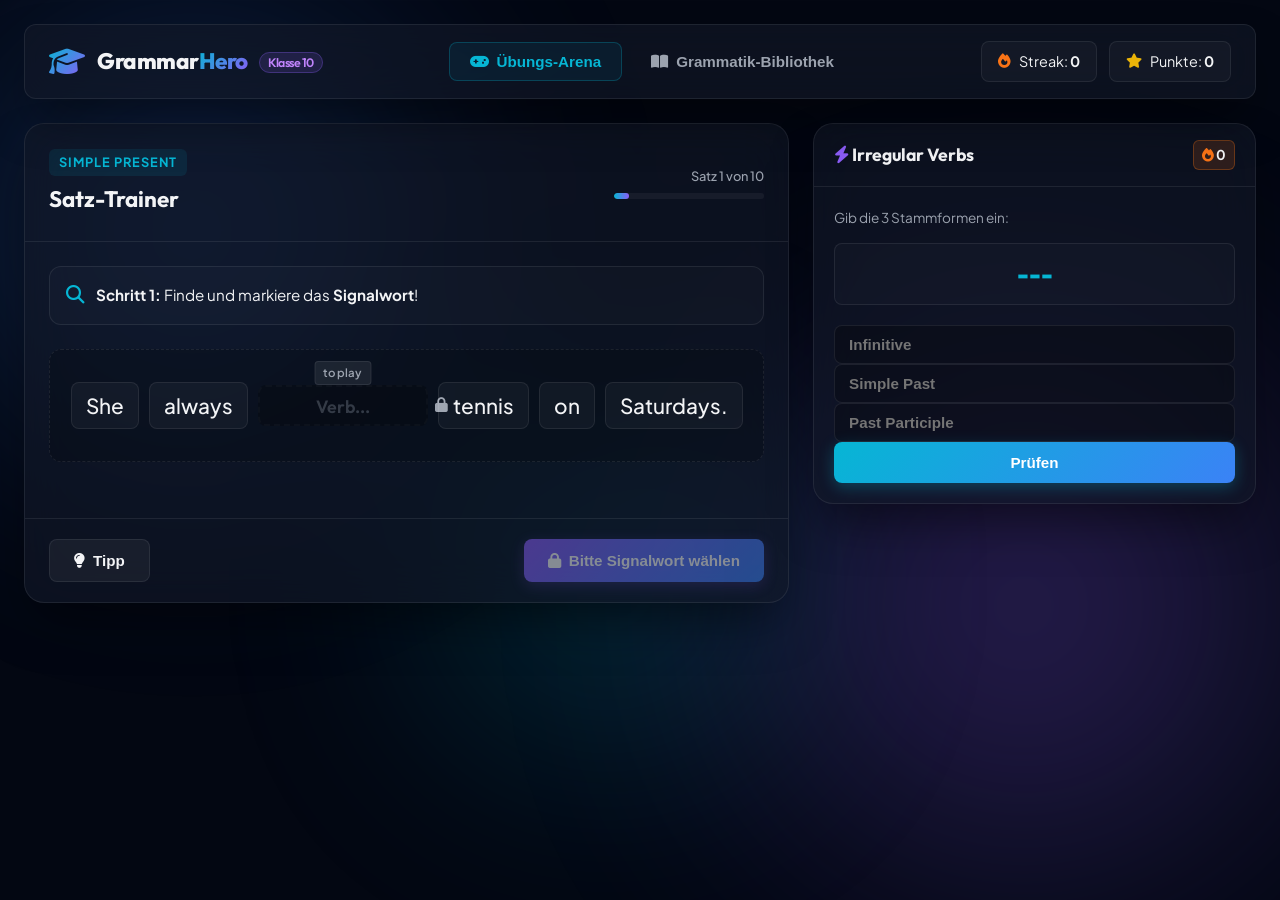
==== commit 11023a78: "Fix HTML structure and add input fields for verbs" ====
--- a/index.html
+++ b/index.html
@@ -76,7 +76,7 @@
                             </div>
 
                             <div class="sentence-display-area" id="sentence-area" role="group" aria-label="Satz-Aufgabenbereich">
-                                </div>
+                            </div>
 
                             <div class="feedback-drawer" id="feedback-drawer" aria-live="polite">
                                 <div class="feedback-header">
@@ -114,6 +114,9 @@
                                 <p class="widget-desc">Gib die 3 Stammformen ein:</p>
                                 <div class="verb-target-word" id="verb-german-target">---</div>
                                 <form id="verbs-widget-form" onsubmit="event.preventDefault(); checkWidgetVerbs();">
+                                    <div class="input-wrapper"><input type="text" id="widget-inf" autocomplete="off" placeholder="Infinitive" required></div>
+                                    <div class="input-wrapper"><input type="text" id="widget-sp" autocomplete="off" placeholder="Simple Past" required></div>
+                                    <div class="input-wrapper"><input type="text" id="widget-pp" autocomplete="off" placeholder="Past Participle" required></div>
                                     <button type="submit" class="btn btn-accent btn-full" id="btn-widget-check">Prüfen</button>
                                 </form>
                             </div>
@@ -123,7 +126,7 @@
             </section>
 
             <section id="tab-grammar" class="tab-content">
-                </section>
+            </section>
 
         </main>
     </div>
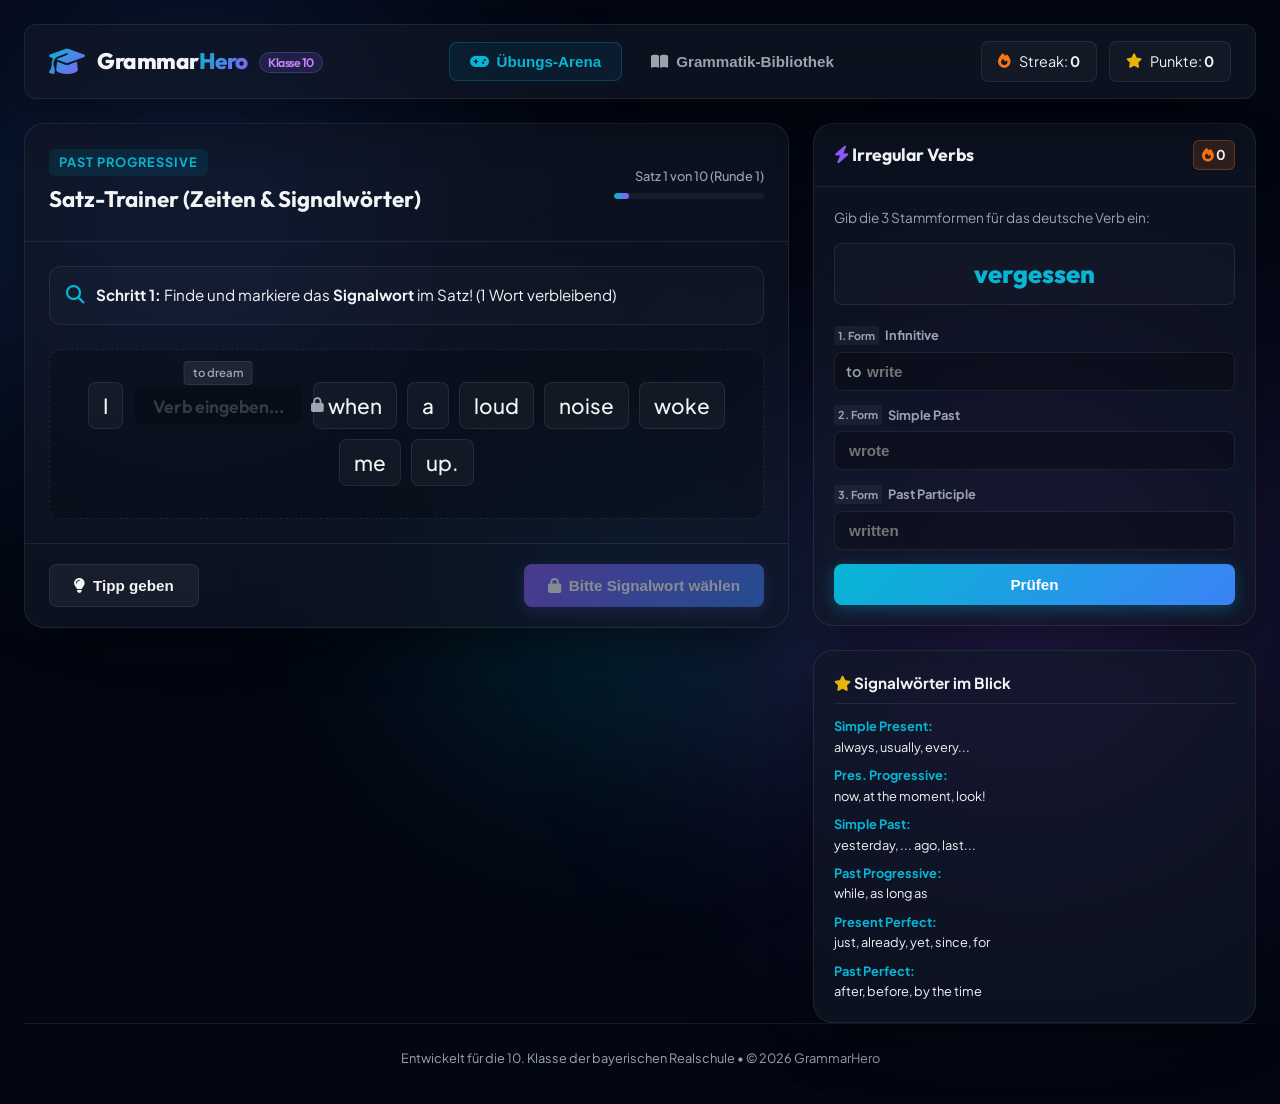
==== commit 6f144b80: "Add files via upload" ====
--- a/index.html
+++ b/index.html
@@ -4,19 +4,23 @@
     <meta charset="UTF-8">
     <meta name="viewport" content="width=device-width, initial-scale=1.0">
     <title>GrammarHero 10 - Englisch Grammatik & Verb Trainer</title>
+    <!-- Modern Fonts -->
     <link rel="preconnect" href="https://fonts.googleapis.com">
     <link rel="preconnect" href="https://fonts.gstatic.com" crossorigin>
     <link href="https://fonts.googleapis.com/css2?family=Outfit:wght@300;400;500;600;700;800&family=Plus+Jakarta+Sans:wght@300;400;500;600;700;800&display=swap" rel="stylesheet">
+    <!-- FontAwesome for Premium Icons -->
     <link rel="stylesheet" href="https://cdnjs.cloudflare.com/ajax/libs/font-awesome/6.4.0/css/all.min.css">
     <link rel="stylesheet" href="style.css">
 </head>
 <body>
 
+    <!-- Animierte Hintergrund-Blobs -->
     <div class="blob blob-1"></div>
     <div class="blob blob-2"></div>
     <div class="blob blob-3"></div>
 
     <div class="app-container">
+        <!-- Header -->
         <header class="app-header">
             <div class="logo">
                 <i class="fa-solid fa-graduation-cap logo-icon"></i>
@@ -44,16 +48,19 @@
             </div>
         </header>
 
+        <!-- Hauptinhalt -->
         <main class="app-main">
             
+            <!-- TABS 1: TRAINER ARENA -->
             <section id="tab-trainer" class="tab-content active">
                 <div class="trainer-layout">
                     
+                    <!-- LÜCKENTEXT TRAINER (Links / Mitte) -->
                     <div class="card glass-card main-trainer-card">
                         <div class="card-header">
                             <div class="title-group">
                                 <span class="subtitle-tag" id="current-tense-badge">Simple Present</span>
-                                <h2>Satz-Trainer</h2>
+                                <h2>Satz-Trainer (Zeiten & Signalwörter)</h2>
                             </div>
                             <div class="progress-container">
                                 <span class="progress-text" id="sentence-progress">Satz 1 von 10</span>
@@ -64,37 +71,46 @@
                         </div>
 
                         <div class="card-body">
+                            <!-- Instruktionen -->
                             <div class="instruction-box" id="instruction-box">
                                 <div class="instruction-step active" id="step-signal">
                                     <i class="fa-solid fa-magnifying-glass instruction-icon text-cyan"></i>
-                                    <span><strong>Schritt 1:</strong> Finde und markiere das <strong>Signalwort</strong>!</span>
+                                    <span><strong>Schritt 1:</strong> Finde und markiere das <strong>Signalwort</strong> im Satz durch Anklicken!</span>
                                 </div>
                                 <div class="instruction-step" id="step-gap">
                                     <i class="fa-solid fa-keyboard instruction-icon text-purple"></i>
-                                    <span><strong>Schritt 2:</strong> Hervorragend! Fülle nun die Lücke aus.</span>
-                                </div>
-                            </div>
-
-                            <div class="sentence-display-area" id="sentence-area" role="group" aria-label="Satz-Aufgabenbereich">
-                            </div>
-
-                            <div class="feedback-drawer" id="feedback-drawer" aria-live="polite">
+                                    <span><strong>Schritt 2:</strong> Hervorragend! Fülle nun die Lücke mit der korrekten Verbform aus.</span>
+                                </div>
+                            </div>
+
+                            <!-- Der interaktive Satzbereich -->
+                            <div class="sentence-display-area" id="sentence-area">
+                                <!-- Wird dynamisch in script.js gerendert -->
+                            </div>
+
+                            <!-- Feedback Drawer -->
+                            <div class="feedback-drawer" id="feedback-drawer">
                                 <div class="feedback-header">
-                                    <div class="feedback-status" id="feedback-status"></div>
-                                    <span class="tense-tag" id="feedback-tense"></span>
+                                    <div class="feedback-status" id="feedback-status">
+                                        <i class="fa-solid fa-circle-check text-green"></i>
+                                        <span>Richtig! Sehr gut gemacht.</span>
+                                    </div>
+                                    <span class="tense-tag" id="feedback-tense">Simple Past</span>
                                 </div>
                                 <div class="feedback-body">
                                     <div class="correct-form-alert">
-                                        <span>Korrekt wäre: </span><strong id="feedback-correct-answer"></strong>
-                                    </div>
-                                    <p class="explanation-text" id="feedback-explanation"></p>
+                                        <span>Korrekt wäre: </span><strong id="feedback-correct-answer">went</strong>
+                                    </div>
+                                    <p class="explanation-text" id="feedback-explanation">
+                                        Hier steht eine Erklärung...
+                                    </p>
                                 </div>
                             </div>
                         </div>
 
                         <div class="card-footer">
                             <button class="btn btn-secondary" id="btn-hint" onclick="showSentenceHint()">
-                                <i class="fa-solid fa-lightbulb"></i> Tipp
+                                <i class="fa-solid fa-lightbulb"></i> Tipp geben
                             </button>
                             <button class="btn btn-primary" id="btn-action" onclick="handleSentenceAction()" disabled>
                                 <i class="fa-solid fa-lock"></i> Bitte Signalwort wählen
@@ -102,7 +118,10 @@
                         </div>
                     </div>
 
+                    <!-- SIDEBAR (Rechts) -->
                     <div class="trainer-sidebar">
+                        
+                        <!-- WIDGET: UNREGELMÄSSIGE VERBEN -->
                         <div class="card glass-card widget-verbs">
                             <div class="widget-header">
                                 <h3><i class="fa-solid fa-bolt text-purple"></i> Irregular Verbs</h3>
@@ -111,26 +130,121 @@
                                 </div>
                             </div>
                             <div class="widget-body">
-                                <p class="widget-desc">Gib die 3 Stammformen ein:</p>
+                                <p class="widget-desc">Gib die 3 Stammformen für das deutsche Verb ein:</p>
                                 <div class="verb-target-word" id="verb-german-target">---</div>
+
                                 <form id="verbs-widget-form" onsubmit="event.preventDefault(); checkWidgetVerbs();">
-                                    <div class="input-wrapper"><input type="text" id="widget-inf" autocomplete="off" placeholder="Infinitive" required></div>
-                                    <div class="input-wrapper"><input type="text" id="widget-sp" autocomplete="off" placeholder="Simple Past" required></div>
-                                    <div class="input-wrapper"><input type="text" id="widget-pp" autocomplete="off" placeholder="Past Participle" required></div>
-                                    <button type="submit" class="btn btn-accent btn-full" id="btn-widget-check">Prüfen</button>
+                                    <div class="input-field-group">
+                                        <label for="widget-inf"><span class="badge-mini">1. Form</span> Infinitive</label>
+                                        <div class="input-wrapper">
+                                            <span class="input-prefix">to</span>
+                                            <input type="text" id="widget-inf" autocomplete="off" placeholder="write" required>
+                                            <i class="fa-solid fa-circle-check input-status-icon success-icon"></i>
+                                            <i class="fa-solid fa-circle-xmark input-status-icon error-icon"></i>
+                                        </div>
+                                        <div class="correct-hint" id="hint-widget-inf">Richtig: write</div>
+                                    </div>
+
+                                    <div class="input-field-group">
+                                        <label for="widget-sp"><span class="badge-mini">2. Form</span> Simple Past</label>
+                                        <div class="input-wrapper">
+                                            <input type="text" id="widget-sp" autocomplete="off" placeholder="wrote" required>
+                                            <i class="fa-solid fa-circle-check input-status-icon success-icon"></i>
+                                            <i class="fa-solid fa-circle-xmark input-status-icon error-icon"></i>
+                                        </div>
+                                        <div class="correct-hint" id="hint-widget-sp">Richtig: wrote</div>
+                                    </div>
+
+                                    <div class="input-field-group">
+                                        <label for="widget-pp"><span class="badge-mini">3. Form</span> Past Participle</label>
+                                        <div class="input-wrapper">
+                                            <input type="text" id="widget-pp" autocomplete="off" placeholder="written" required>
+                                            <i class="fa-solid fa-circle-check input-status-icon success-icon"></i>
+                                            <i class="fa-solid fa-circle-xmark input-status-icon error-icon"></i>
+                                        </div>
+                                        <div class="correct-hint" id="hint-widget-pp">Richtig: written</div>
+                                    </div>
+
+                                    <button type="submit" class="btn btn-accent btn-full" id="btn-widget-check">
+                                        Prüfen
+                                    </button>
                                 </form>
                             </div>
                         </div>
+
+                        <!-- WIDGET: SPEZIAL HINWEIS / ZEITEN QUICK REF -->
+                        <div class="card glass-card widget-quick-ref">
+                            <h4><i class="fa-solid fa-star text-yellow"></i> Signalwörter im Blick</h4>
+                            <ul class="quick-ref-list">
+                                <li><span class="ref-tense">Simple Present:</span> always, usually, every...</li>
+                                <li><span class="ref-tense">Pres. Progressive:</span> now, at the moment, look!</li>
+                                <li><span class="ref-tense">Simple Past:</span> yesterday, ... ago, last...</li>
+                                <li><span class="ref-tense">Past Progressive:</span> while, as long as</li>
+                                <li><span class="ref-tense">Present Perfect:</span> just, already, yet, since, for</li>
+                                <li><span class="ref-tense">Past Perfect:</span> after, before, by the time</li>
+                            </ul>
+                        </div>
                     </div>
+
                 </div>
             </section>
 
+            <!-- TABS 2: GRAMMATIK ERKLÄRUNGEN -->
             <section id="tab-grammar" class="tab-content">
+                <div class="grammar-dashboard-header">
+                    <h2>Die 8 Zeiten im bayerischen Realschul-Lehrplan (Klasse 10)</h2>
+                    <p>Hier findest du anschauliche Vergleiche, Zeitstrahlen und alle wichtigen Regeln auf einen Blick.</p>
+                </div>
+
+                <div class="grammar-timeline-card card glass-card">
+                    <h3><i class="fa-solid fa-timeline text-cyan"></i> Die englische Zeitenlandschaft (Chronologischer Zeitstrahl)</h3>
+                    <div class="timeline-visual">
+                        <div class="timeline-line"></div>
+                        <div class="timeline-nodes">
+                            <div class="timeline-node" onclick="scrollToTense('past-perfect')">
+                                <div class="node-dot"></div>
+                                <span class="node-title">Past Perfect</span>
+                                <span class="node-desc">Vor-Vergangenheit</span>
+                            </div>
+                            <div class="timeline-node" onclick="scrollToTense('simple-past')">
+                                <div class="node-dot"></div>
+                                <span class="node-title">Simple Past</span>
+                                <span class="node-desc">Vergangenheit</span>
+                            </div>
+                            <div class="timeline-node" onclick="scrollToTense('present-perfect')">
+                                <div class="node-dot"></div>
+                                <span class="node-title">Pres. Perfect</span>
+                                <span class="node-desc">Brücke zur Gegenwart</span>
+                            </div>
+                            <div class="timeline-node active" onclick="scrollToTense('simple-present')">
+                                <div class="node-dot"></div>
+                                <span class="node-title">Simple Present</span>
+                                <span class="node-desc">Gegenwart / Gewohnheit</span>
+                            </div>
+                            <div class="timeline-node" onclick="scrollToTense('will-future')">
+                                <div class="node-dot"></div>
+                                <span class="node-title">Will-Future</span>
+                                <span class="node-desc">Zukunft (Vorhersage)</span>
+                            </div>
+                        </div>
+                    </div>
+                </div>
+
+                <!-- Zeiten Grid -->
+                <div class="grammar-grid" id="grammar-cards-container">
+                    <!-- Wird dynamisch oder strukturiert in CSS/HTML gefüllt -->
+                </div>
             </section>
 
         </main>
+
+        <!-- Footer -->
+        <footer class="app-footer">
+            <p>Entwickelt für die 10. Klasse der bayerischen Realschule • © 2026 GrammarHero</p>
+        </footer>
     </div>
 
+    <!-- Einbindung der Logik -->
     <script src="script.js"></script>
 </body>
 </html>
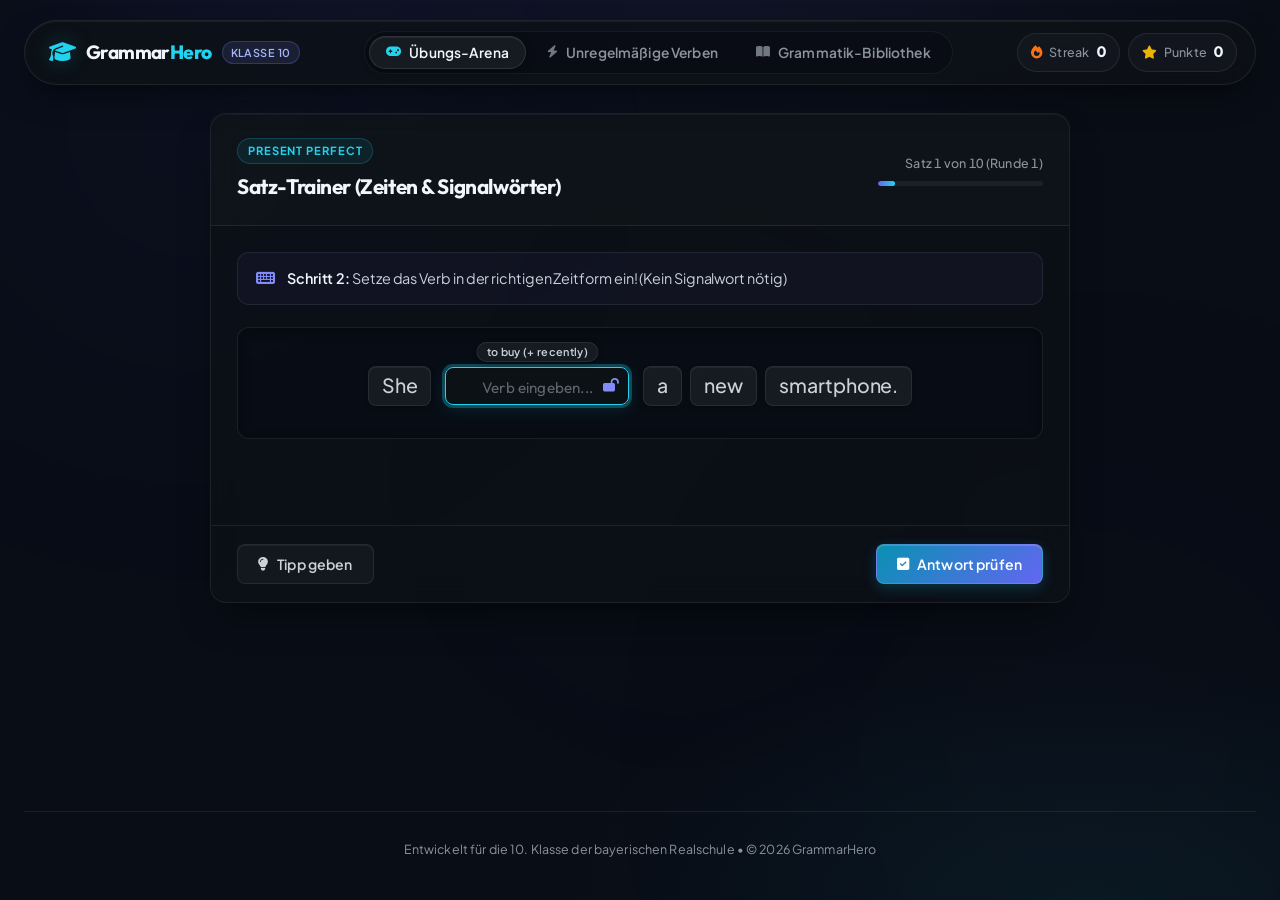
==== commit 22e724ca: "Add files via upload Upgrade 2.0: Modular architecture and modern design" ====
--- a/index.html
+++ b/index.html
@@ -28,22 +28,27 @@
             </div>
             
             <nav class="app-nav">
-                <button class="nav-btn active" id="btn-tab-trainer" onclick="switchTab('trainer')">
-                    <i class="fa-solid fa-gamepad"></i> Übungs-Arena
+                <button class="nav-btn active" id="btn-tab-trainer" type="button">
+                    <i class="fa-solid fa-gamepad"></i> <span>Übungs-Arena</span>
                 </button>
-                <button class="nav-btn" id="btn-tab-grammar" onclick="switchTab('grammar')">
-                    <i class="fa-solid fa-book-open"></i> Grammatik-Bibliothek
+                <button class="nav-btn" id="btn-tab-verbs" type="button">
+                    <i class="fa-solid fa-bolt"></i> <span>Unregelmäßige Verben</span>
+                </button>
+                <button class="nav-btn" id="btn-tab-grammar" type="button">
+                    <i class="fa-solid fa-book-open"></i> <span>Grammatik-Bibliothek</span>
                 </button>
             </nav>
 
             <div class="header-stats">
-                <div class="stat-badge">
+                <div class="stat-badge" title="Aktuelle Serie">
                     <i class="fa-solid fa-fire text-orange"></i>
-                    <span>Streak: <strong id="global-streak">0</strong></span>
-                </div>
-                <div class="stat-badge">
+                    <span class="stat-label">Streak</span>
+                    <strong id="global-streak">0</strong>
+                </div>
+                <div class="stat-badge" title="Gesamtpunkte">
                     <i class="fa-solid fa-star text-yellow"></i>
-                    <span>Punkte: <strong id="global-points">0</strong></span>
+                    <span class="stat-label">Punkte</span>
+                    <strong id="global-points">0</strong>
                 </div>
             </div>
         </header>
@@ -51,11 +56,11 @@
         <!-- Hauptinhalt -->
         <main class="app-main">
             
-            <!-- TABS 1: TRAINER ARENA -->
+            <!-- TAB 1: TRAINER ARENA (Bereinigt & 100dvh Scroll-Stopp auf Mobile) -->
             <section id="tab-trainer" class="tab-content active">
                 <div class="trainer-layout">
                     
-                    <!-- LÜCKENTEXT TRAINER (Links / Mitte) -->
+                    <!-- LÜCKENTEXT TRAINER -->
                     <div class="card glass-card main-trainer-card">
                         <div class="card-header">
                             <div class="title-group">
@@ -83,9 +88,9 @@
                                 </div>
                             </div>
 
-                            <!-- Der interaktive Satzbereich -->
+                            <!-- Der interaktive Satzbereich (zentriert im Blickfeld) -->
                             <div class="sentence-display-area" id="sentence-area">
-                                <!-- Wird dynamisch in script.js gerendert -->
+                                <!-- Wird dynamisch in modules/trainer-engine.js gerendert -->
                             </div>
 
                             <!-- Feedback Drawer -->
@@ -109,87 +114,112 @@
                         </div>
 
                         <div class="card-footer">
-                            <button class="btn btn-secondary" id="btn-hint" onclick="showSentenceHint()">
+                            <button class="btn btn-secondary" id="btn-hint" type="button">
                                 <i class="fa-solid fa-lightbulb"></i> Tipp geben
                             </button>
-                            <button class="btn btn-primary" id="btn-action" onclick="handleSentenceAction()" disabled>
+                            <button class="btn btn-primary" id="btn-action" type="button" disabled>
                                 <i class="fa-solid fa-lock"></i> Bitte Signalwort wählen
                             </button>
                         </div>
                     </div>
 
-                    <!-- SIDEBAR (Rechts) -->
-                    <div class="trainer-sidebar">
-                        
-                        <!-- WIDGET: UNREGELMÄSSIGE VERBEN -->
-                        <div class="card glass-card widget-verbs">
-                            <div class="widget-header">
+                </div>
+
+                <!-- Mobile-First Sticky/Fixed Eingabeleiste (aktiv in Schritt 2 auf Smartphones <= 768px) -->
+                <div class="mobile-input-bar" id="mobile-input-bar" aria-hidden="true">
+                    <div class="mobile-input-meta">
+                        <span class="mobile-step-pill"><i class="fa-solid fa-keyboard"></i> Schritt 2: Verbform eingeben</span>
+                        <span class="mobile-verb-target" id="mobile-verb-hint">to play</span>
+                    </div>
+                    <div class="mobile-input-controls">
+                        <input
+                            type="text"
+                            id="mobile-gap-input"
+                            class="mobile-gap-field"
+                            placeholder="Verbform eingeben..."
+                            autocomplete="off"
+                            autocorrect="off"
+                            autocapitalize="off"
+                            spellcheck="false"
+                            enterkeyhint="done"
+                            disabled
+                        >
+                        <button type="button" class="btn btn-accent mobile-check-btn" id="btn-mobile-check" disabled>
+                            <i class="fa-solid fa-check"></i> Prüfen
+                        </button>
+                    </div>
+                </div>
+            </section>
+
+            <!-- TAB 2: UNREGELMÄSSIGE VERBEN -->
+            <section id="tab-verbs" class="tab-content">
+                <div class="verbs-tab-layout">
+                    <!-- Klassenstufen-Auswahl (Pill-Buttons) -->
+                    <div class="verbs-filter-bar" role="group" aria-label="Klassenstufe wählen">
+                        <button type="button" class="verb-grade-btn active" data-grade="all">Alle</button>
+                        <button type="button" class="verb-grade-btn" data-grade="7">Klasse 7</button>
+                        <button type="button" class="verb-grade-btn" data-grade="8">Klasse 8</button>
+                        <button type="button" class="verb-grade-btn" data-grade="9">Klasse 9</button>
+                        <button type="button" class="verb-grade-btn" data-grade="10">Klasse 10</button>
+                    </div>
+
+                    <!-- WIDGET: UNREGELMÄSSIGE VERBEN -->
+                    <div class="card glass-card widget-verbs">
+                        <div class="widget-header">
+                            <div class="widget-title-group">
                                 <h3><i class="fa-solid fa-bolt text-purple"></i> Irregular Verbs</h3>
-                                <div class="widget-streak" title="Unregelmäßige Verben Streak">
-                                    <i class="fa-solid fa-fire text-orange"></i> <span id="verbs-streak">0</span>
-                                </div>
-                            </div>
-                            <div class="widget-body">
-                                <p class="widget-desc">Gib die 3 Stammformen für das deutsche Verb ein:</p>
-                                <div class="verb-target-word" id="verb-german-target">---</div>
-
-                                <form id="verbs-widget-form" onsubmit="event.preventDefault(); checkWidgetVerbs();">
-                                    <div class="input-field-group">
-                                        <label for="widget-inf"><span class="badge-mini">1. Form</span> Infinitive</label>
-                                        <div class="input-wrapper">
-                                            <span class="input-prefix">to</span>
-                                            <input type="text" id="widget-inf" autocomplete="off" placeholder="write" required>
-                                            <i class="fa-solid fa-circle-check input-status-icon success-icon"></i>
-                                            <i class="fa-solid fa-circle-xmark input-status-icon error-icon"></i>
-                                        </div>
-                                        <div class="correct-hint" id="hint-widget-inf">Richtig: write</div>
-                                    </div>
-
-                                    <div class="input-field-group">
-                                        <label for="widget-sp"><span class="badge-mini">2. Form</span> Simple Past</label>
-                                        <div class="input-wrapper">
-                                            <input type="text" id="widget-sp" autocomplete="off" placeholder="wrote" required>
-                                            <i class="fa-solid fa-circle-check input-status-icon success-icon"></i>
-                                            <i class="fa-solid fa-circle-xmark input-status-icon error-icon"></i>
-                                        </div>
-                                        <div class="correct-hint" id="hint-widget-sp">Richtig: wrote</div>
-                                    </div>
-
-                                    <div class="input-field-group">
-                                        <label for="widget-pp"><span class="badge-mini">3. Form</span> Past Participle</label>
-                                        <div class="input-wrapper">
-                                            <input type="text" id="widget-pp" autocomplete="off" placeholder="written" required>
-                                            <i class="fa-solid fa-circle-check input-status-icon success-icon"></i>
-                                            <i class="fa-solid fa-circle-xmark input-status-icon error-icon"></i>
-                                        </div>
-                                        <div class="correct-hint" id="hint-widget-pp">Richtig: written</div>
-                                    </div>
-
-                                    <button type="submit" class="btn btn-accent btn-full" id="btn-widget-check">
-                                        Prüfen
-                                    </button>
-                                </form>
-                            </div>
-                        </div>
-
-                        <!-- WIDGET: SPEZIAL HINWEIS / ZEITEN QUICK REF -->
-                        <div class="card glass-card widget-quick-ref">
-                            <h4><i class="fa-solid fa-star text-yellow"></i> Signalwörter im Blick</h4>
-                            <ul class="quick-ref-list">
-                                <li><span class="ref-tense">Simple Present:</span> always, usually, every...</li>
-                                <li><span class="ref-tense">Pres. Progressive:</span> now, at the moment, look!</li>
-                                <li><span class="ref-tense">Simple Past:</span> yesterday, ... ago, last...</li>
-                                <li><span class="ref-tense">Past Progressive:</span> while, as long as</li>
-                                <li><span class="ref-tense">Present Perfect:</span> just, already, yet, since, for</li>
-                                <li><span class="ref-tense">Past Perfect:</span> after, before, by the time</li>
-                            </ul>
-                        </div>
-                    </div>
-
+                                <span class="verbs-pool-badge" id="verbs-pool-count">Alle Klassen (108 Verben)</span>
+                            </div>
+                            <div class="widget-streak" title="Unregelmäßige Verben Streak">
+                                <i class="fa-solid fa-fire text-orange"></i> <span id="verbs-streak">0</span>
+                            </div>
+                        </div>
+                        <div class="widget-body">
+                            <p class="widget-desc">Gib die 3 Stammformen für das deutsche Verb ein:</p>
+                            <div class="verb-target-word" id="verb-german-target">---</div>
+
+                            <form id="verbs-widget-form">
+                                <div class="input-field-group">
+                                    <label for="widget-inf"><span class="badge-mini">1. Form</span> Infinitive</label>
+                                    <div class="input-wrapper">
+                                        <span class="input-prefix">to</span>
+                                        <input type="text" id="widget-inf" autocomplete="off" placeholder="write" required>
+                                        <i class="fa-solid fa-circle-check input-status-icon success-icon"></i>
+                                        <i class="fa-solid fa-circle-xmark input-status-icon error-icon"></i>
+                                    </div>
+                                    <div class="correct-hint" id="hint-widget-inf">Richtig: write</div>
+                                </div>
+
+                                <div class="input-field-group">
+                                    <label for="widget-sp"><span class="badge-mini">2. Form</span> Simple Past</label>
+                                    <div class="input-wrapper">
+                                        <input type="text" id="widget-sp" autocomplete="off" placeholder="wrote" required>
+                                        <i class="fa-solid fa-circle-check input-status-icon success-icon"></i>
+                                        <i class="fa-solid fa-circle-xmark input-status-icon error-icon"></i>
+                                    </div>
+                                    <div class="correct-hint" id="hint-widget-sp">Richtig: wrote</div>
+                                </div>
+
+                                <div class="input-field-group">
+                                    <label for="widget-pp"><span class="badge-mini">3. Form</span> Past Participle</label>
+                                    <div class="input-wrapper">
+                                        <input type="text" id="widget-pp" autocomplete="off" placeholder="written" required>
+                                        <i class="fa-solid fa-circle-check input-status-icon success-icon"></i>
+                                        <i class="fa-solid fa-circle-xmark input-status-icon error-icon"></i>
+                                    </div>
+                                    <div class="correct-hint" id="hint-widget-pp">Richtig: written</div>
+                                </div>
+
+                                <button type="submit" class="btn btn-accent btn-full" id="btn-widget-check">
+                                    Prüfen
+                                </button>
+                            </form>
+                        </div>
+                    </div>
                 </div>
             </section>
 
-            <!-- TABS 2: GRAMMATIK ERKLÄRUNGEN -->
+            <!-- TAB 3: GRAMMATIK ERKLÄRUNGEN -->
             <section id="tab-grammar" class="tab-content">
                 <div class="grammar-dashboard-header">
                     <h2>Die 8 Zeiten im bayerischen Realschul-Lehrplan (Klasse 10)</h2>
@@ -201,27 +231,27 @@
                     <div class="timeline-visual">
                         <div class="timeline-line"></div>
                         <div class="timeline-nodes">
-                            <div class="timeline-node" onclick="scrollToTense('past-perfect')">
+                            <div class="timeline-node" data-tense="past-perfect">
                                 <div class="node-dot"></div>
                                 <span class="node-title">Past Perfect</span>
                                 <span class="node-desc">Vor-Vergangenheit</span>
                             </div>
-                            <div class="timeline-node" onclick="scrollToTense('simple-past')">
+                            <div class="timeline-node" data-tense="simple-past">
                                 <div class="node-dot"></div>
                                 <span class="node-title">Simple Past</span>
                                 <span class="node-desc">Vergangenheit</span>
                             </div>
-                            <div class="timeline-node" onclick="scrollToTense('present-perfect')">
+                            <div class="timeline-node" data-tense="present-perfect">
                                 <div class="node-dot"></div>
                                 <span class="node-title">Pres. Perfect</span>
                                 <span class="node-desc">Brücke zur Gegenwart</span>
                             </div>
-                            <div class="timeline-node active" onclick="scrollToTense('simple-present')">
+                            <div class="timeline-node active" data-tense="simple-present">
                                 <div class="node-dot"></div>
                                 <span class="node-title">Simple Present</span>
                                 <span class="node-desc">Gegenwart / Gewohnheit</span>
                             </div>
-                            <div class="timeline-node" onclick="scrollToTense('will-future')">
+                            <div class="timeline-node" data-tense="will-future">
                                 <div class="node-dot"></div>
                                 <span class="node-title">Will-Future</span>
                                 <span class="node-desc">Zukunft (Vorhersage)</span>
@@ -232,7 +262,7 @@
 
                 <!-- Zeiten Grid -->
                 <div class="grammar-grid" id="grammar-cards-container">
-                    <!-- Wird dynamisch oder strukturiert in CSS/HTML gefüllt -->
+                    <!-- Wird dynamisch über modules/grammar-view.js gefüllt -->
                 </div>
             </section>
 
@@ -244,7 +274,7 @@
         </footer>
     </div>
 
-    <!-- Einbindung der Logik -->
-    <script src="script.js"></script>
+    <!-- Einbindung der modularen ES-Logik -->
+    <script type="module" src="app.js"></script>
 </body>
 </html>
--- a/style.css
+++ b/style.css
@@ -1,38 +1,63 @@
 /* ==========================================================================
-   GrammarHero 10 - Custom Design System (Pure Vanilla CSS)
+   GrammarHero 10 – "2026 Dark Aesthetic" EdTech Design System (Vanilla CSS)
    ========================================================================== */
 
 :root {
-    --bg-primary: #030712;
-    --bg-secondary: #090d16;
-    --glass-bg: rgba(17, 24, 39, 0.65);
+    /* Modern Slate / Zinc Deep Dark Palette */
+    --bg-primary: #090d16;
+    --bg-secondary: #0d1117;
+    --bg-elevated: #161b22;
+    --bg-subtle: rgba(22, 27, 34, 0.55);
+
+    /* Glassmorphism 2.0 Tokens */
+    --glass-bg: rgba(13, 17, 23, 0.72);
+    --glass-surface: rgba(22, 27, 34, 0.65);
     --glass-border: rgba(255, 255, 255, 0.08);
-    --glass-border-hover: rgba(255, 255, 255, 0.16);
-    --text-main: #f3f4f6;
-    --text-muted: #9ca3af;
-    --text-dark: #111827;
-    
-    /* Harmonische HSL-Farbakzente */
-    --cyan: #06b6d4;
-    --cyan-glow: rgba(6, 182, 212, 0.25);
-    --purple: #8b5cf6;
-    --purple-glow: rgba(139, 92, 246, 0.25);
+    --glass-border-hover: rgba(255, 255, 255, 0.14);
+    --glass-highlight: inset 0 1px 0 rgba(255, 255, 255, 0.06);
+
+    /* Typography Colors */
+    --text-main: #f0f6fc;
+    --text-secondary: #c9d1d9;
+    --text-muted: #8b949e;
+    --text-dark: #090d16;
+
+    /* Targeted Accents (Indigo/Violet & Cyan Focus) */
+    --cyan: #22d3ee;
+    --cyan-strong: #06b6d4;
+    --cyan-glow: rgba(34, 211, 238, 0.16);
+    --cyan-ring: rgba(34, 211, 238, 0.28);
+
+    --purple: #818cf8;
+    --indigo: #6366f1;
+    --purple-glow: rgba(99, 102, 241, 0.18);
+    --purple-ring: rgba(129, 140, 248, 0.28);
+
+    /* Semantic Status Accents */
     --emerald: #10b981;
-    --emerald-glow: rgba(16, 185, 129, 0.25);
+    --emerald-glow: rgba(16, 185, 129, 0.18);
     --orange: #f97316;
-    --orange-glow: rgba(249, 115, 22, 0.25);
+    --orange-glow: rgba(249, 115, 22, 0.16);
     --yellow: #eab308;
     --rose: #f43f5e;
-    --rose-glow: rgba(244, 63, 94, 0.25);
+    --rose-glow: rgba(244, 63, 94, 0.18);
     --blue: #3b82f6;
-    
-    /* Layout & Schatten */
-    --radius-lg: 20px;
+
+    /* Radii, Shadows & Easing Curves */
+    --radius-xl: 20px;
+    --radius-lg: 16px;
     --radius-md: 12px;
     --radius-sm: 8px;
-    --shadow-premium: 0 25px 50px -12px rgba(0, 0, 0, 0.5);
-    --transition-smooth: all 0.3s cubic-bezier(0.4, 0, 0.2, 1);
-    --transition-bounce: all 0.4s cubic-bezier(0.34, 1.56, 0.64, 1);
+    --radius-pill: 999px;
+
+    --shadow-premium: 0 20px 40px -15px rgba(0, 0, 0, 0.6), var(--glass-highlight);
+    --shadow-floating: 0 14px 34px -10px rgba(0, 0, 0, 0.65), var(--glass-highlight);
+    --shadow-chip: 0 2px 5px rgba(0, 0, 0, 0.25), inset 0 1px 0 rgba(255, 255, 255, 0.05);
+
+    --ease-out-expo: cubic-bezier(0.16, 1, 0.3, 1);
+    --ease-spring: cubic-bezier(0.22, 1, 0.36, 1);
+    --transition-smooth: all 0.22s var(--ease-out-expo);
+    --transition-bounce: all 0.28s var(--ease-spring);
 }
 
 /* ==========================================================================
@@ -44,203 +69,256 @@
     padding: 0;
 }
 
+html {
+    -webkit-font-smoothing: antialiased;
+    -moz-osx-font-smoothing: grayscale;
+    text-rendering: optimizeLegibility;
+}
+
 body {
-    font-family: 'Plus Jakarta Sans', 'Segoe UI', Tahoma, Geneva, Verdana, sans-serif;
+    font-family: 'Plus Jakarta Sans', -apple-system, BlinkMacSystemFont, 'Segoe UI', sans-serif;
     background-color: var(--bg-primary);
+    background-image:
+        radial-gradient(ellipse 80% 50% at 50% -15%, rgba(99, 102, 241, 0.12), transparent 70%),
+        radial-gradient(ellipse 60% 40% at 85% 100%, rgba(34, 211, 238, 0.06), transparent 70%);
+    background-attachment: fixed;
     color: var(--text-main);
     min-height: 100vh;
     overflow-x: hidden;
     line-height: 1.6;
-}
-
-/* Scrollbar Styling */
+    letter-spacing: -0.005em;
+}
+
+/* Subtle Custom Scrollbar */
 ::-webkit-scrollbar {
-    width: 8px;
-    height: 8px;
+    width: 6px;
+    height: 6px;
 }
 ::-webkit-scrollbar-track {
     background: var(--bg-primary);
 }
 ::-webkit-scrollbar-thumb {
-    background: rgba(255, 255, 255, 0.1);
-    border-radius: 4px;
+    background: rgba(255, 255, 255, 0.12);
+    border-radius: 3px;
 }
 ::-webkit-scrollbar-thumb:hover {
-    background: rgba(255, 255, 255, 0.25);
+    background: rgba(255, 255, 255, 0.22);
 }
 
 /* ==========================================================================
-   Schwebende Hintergrund-Blobs (Glows)
+   Restrained Ambient Depth Layers (replaces harsh colorful blobs)
    ========================================================================== */
 .blob {
     position: fixed;
     border-radius: 50%;
-    filter: blur(120px);
+    filter: blur(150px);
     z-index: -2;
-    opacity: 0.35;
-    animation: float 20s infinite ease-in-out alternate;
+    opacity: 0.11;
     pointer-events: none;
+    transition: opacity 0.6s ease;
 }
 
 .blob-1 {
-    top: -10%;
-    left: -10%;
+    top: -18%;
+    left: -8%;
+    width: 46vw;
+    height: 46vw;
+    background: radial-gradient(circle, var(--indigo) 0%, transparent 70%);
+}
+
+.blob-2 {
+    bottom: -20%;
+    right: -10%;
     width: 50vw;
     height: 50vw;
-    background: radial-gradient(circle, var(--blue) 0%, rgba(59, 130, 246, 0) 70%);
-}
-
-.blob-2 {
-    bottom: -10%;
-    right: -10%;
-    width: 60vw;
-    height: 60vw;
-    background: radial-gradient(circle, var(--purple) 0%, rgba(139, 92, 246, 0) 70%);
-    animation-delay: -5s;
+    background: radial-gradient(circle, #1e293b 0%, transparent 70%);
 }
 
 .blob-3 {
-    top: 40%;
-    left: 30%;
-    width: 35vw;
-    height: 35vw;
-    background: radial-gradient(circle, var(--cyan) 0%, rgba(6, 182, 212, 0) 70%);
-    animation-delay: -10s;
-}
-
-@keyframes float {
-    0% { transform: translate(0, 0) scale(1); }
-    50% { transform: translate(4%, 6%) scale(1.08); }
-    100% { transform: translate(-2%, 4%) scale(0.95); }
+    top: 32%;
+    left: 38%;
+    width: 30vw;
+    height: 30vw;
+    background: radial-gradient(circle, var(--cyan-strong) 0%, transparent 72%);
+    opacity: 0.06;
 }
 
 /* ==========================================================================
    App-Layout & Container
    ========================================================================== */
 .app-container {
-    max-width: 1320px;
+    max-width: 1280px;
     margin: 0 auto;
-    padding: 24px;
+    padding: 20px 24px 32px;
     display: flex;
     flex-direction: column;
     min-height: 100vh;
 }
 
-/* Header */
+/* ==========================================================================
+   Header & Navigation (Floating Pill Bar & Segmented Control)
+   ========================================================================== */
 .app-header {
+    position: sticky;
+    top: 14px;
+    z-index: 50;
     display: flex;
     justify-content: space-between;
     align-items: center;
-    padding: 16px 24px;
-    background: var(--glass-bg);
+    gap: 16px;
+    padding: 10px 18px;
+    background: rgba(13, 17, 23, 0.78);
     border: 1px solid var(--glass-border);
-    backdrop-filter: blur(20px);
-    -webkit-backdrop-filter: blur(20px);
-    border-radius: var(--radius-md);
-    box-shadow: var(--shadow-premium);
-    margin-bottom: 24px;
-    z-index: 10;
+    backdrop-filter: blur(16px);
+    -webkit-backdrop-filter: blur(16px);
+    border-radius: var(--radius-pill);
+    box-shadow: var(--shadow-floating);
+    margin-bottom: 28px;
+    transition: var(--transition-smooth);
 }
 
 .logo {
     display: flex;
     align-items: center;
-    gap: 12px;
+    gap: 10px;
+    padding-left: 6px;
 }
 
 .logo-icon {
-    font-size: 1.8em;
-    background: linear-gradient(135deg, var(--cyan) 0%, var(--purple) 100%);
-    -webkit-background-clip: text;
-    -webkit-text-fill-color: transparent;
+    font-size: 1.35rem;
+    color: var(--cyan);
+    filter: drop-shadow(0 0 10px rgba(34, 211, 238, 0.25));
 }
 
 .logo-text {
     font-family: 'Outfit', sans-serif;
+    font-weight: 700;
+    font-size: 1.2rem;
+    letter-spacing: -0.03em;
+    color: var(--text-main);
+    display: flex;
+    align-items: center;
+}
+
+.logo-text .highlight {
+    color: var(--cyan);
     font-weight: 800;
-    font-size: 1.4em;
-    letter-spacing: -0.5px;
-}
-
-.logo-text .highlight {
-    background: linear-gradient(135deg, var(--cyan) 0%, var(--purple) 100%);
-    -webkit-background-clip: text;
-    -webkit-text-fill-color: transparent;
 }
 
 .badge {
-    background: rgba(139, 92, 246, 0.15);
-    border: 1px solid rgba(139, 92, 246, 0.3);
-    color: #c084fc;
-    font-size: 0.55em;
+    background: rgba(129, 140, 248, 0.12);
+    border: 1px solid rgba(129, 140, 248, 0.24);
+    color: #a5b4fc;
+    font-family: 'Plus Jakarta Sans', sans-serif;
+    font-size: 0.68rem;
+    letter-spacing: 0.04em;
+    text-transform: uppercase;
     padding: 2px 8px;
-    border-radius: 99px;
-    vertical-align: middle;
-    margin-left: 8px;
+    border-radius: var(--radius-pill);
+    margin-left: 10px;
     font-weight: 600;
 }
 
-/* Navigations-Tabs */
+/* Segmented Control Pill Navigation */
 .app-nav {
-    display: flex;
-    gap: 8px;
+    display: inline-flex;
+    align-items: center;
+    gap: 4px;
+    padding: 4px;
+    background: rgba(9, 13, 22, 0.8);
+    border: 1px solid rgba(255, 255, 255, 0.06);
+    border-radius: var(--radius-pill);
 }
 
 .nav-btn {
     background: transparent;
     border: 1px solid transparent;
     color: var(--text-muted);
-    padding: 10px 20px;
-    border-radius: var(--radius-sm);
-    font-size: 0.95em;
+    padding: 7px 16px;
+    border-radius: var(--radius-pill);
+    font-family: 'Plus Jakarta Sans', sans-serif;
+    font-size: 0.86rem;
     font-weight: 600;
+    letter-spacing: 0.01em;
     cursor: pointer;
     transition: var(--transition-smooth);
-    display: flex;
+    display: inline-flex;
     align-items: center;
     gap: 8px;
+}
+
+.nav-btn i {
+    font-size: 0.9em;
+    opacity: 0.8;
+    transition: var(--transition-smooth);
 }
 
 .nav-btn:hover {
     color: var(--text-main);
-    background: rgba(255, 255, 255, 0.05);
 }
 
 .nav-btn.active {
+    color: var(--text-main);
+    background: var(--bg-elevated);
+    border-color: rgba(255, 255, 255, 0.1);
+    box-shadow: 0 2px 8px rgba(0, 0, 0, 0.35), var(--glass-highlight);
+}
+
+.nav-btn.active i {
     color: var(--cyan);
-    background: rgba(6, 182, 212, 0.08);
-    border-color: rgba(6, 182, 212, 0.25);
-}
-
-/* Header-Stats */
+    opacity: 1;
+}
+
+/* Understated Header Stats Pill Badges */
 .header-stats {
     display: flex;
-    gap: 12px;
+    align-items: center;
+    gap: 8px;
 }
 
 .stat-badge {
-    background: rgba(255, 255, 255, 0.03);
+    background: rgba(22, 27, 34, 0.7);
     border: 1px solid var(--glass-border);
-    padding: 8px 16px;
-    border-radius: var(--radius-sm);
-    font-size: 0.9em;
-    display: flex;
-    align-items: center;
-    gap: 8px;
+    padding: 6px 13px;
+    border-radius: var(--radius-pill);
+    font-size: 0.82rem;
+    font-weight: 500;
+    color: var(--text-muted);
+    display: inline-flex;
+    align-items: center;
+    gap: 7px;
+    font-variant-numeric: tabular-nums;
+    transition: var(--transition-smooth);
+}
+
+.stat-badge:hover {
+    border-color: var(--glass-border-hover);
+    background: rgba(22, 27, 34, 0.95);
+}
+
+.stat-label {
+    color: var(--text-muted);
+    font-size: 0.78rem;
+    letter-spacing: 0.02em;
 }
 
 .stat-badge strong {
     color: var(--text-main);
-}
-
+    font-family: 'Outfit', sans-serif;
+    font-weight: 700;
+    font-size: 0.95rem;
+}
+
+/* Semantic Text Colors */
 .text-orange { color: var(--orange); }
 .text-yellow { color: var(--yellow); }
 .text-green { color: var(--emerald); }
 .text-cyan { color: var(--cyan); }
 .text-purple { color: var(--purple); }
+.text-rose { color: var(--rose); }
 
 /* ==========================================================================
-   Karten & Glassmorphismus
+   Cards & Glassmorphism 2.0
    ========================================================================== */
 .card {
     background: var(--glass-bg);
@@ -251,36 +329,37 @@
 }
 
 .glass-card {
-    backdrop-filter: blur(24px);
-    -webkit-backdrop-filter: blur(24px);
-    transition: var(--transition-smooth);
+    backdrop-filter: blur(16px);
+    -webkit-backdrop-filter: blur(16px);
+    transition: border-color 0.25s var(--ease-out-expo), box-shadow 0.25s var(--ease-out-expo);
 }
 
 .glass-card:hover {
-    border-color: var(--glass-border-hover);
-    box-shadow: 0 30px 60px -15px rgba(0, 0, 0, 0.6);
+    border-color: rgba(255, 255, 255, 0.12);
 }
 
 /* ==========================================================================
-   Übungs-Arena Layout (Trainer)
+   Übungs-Arena Layout (Trainer – Bereinigtes Single-Focus-Layout)
    ========================================================================== */
 .trainer-layout {
-    display: grid;
-    grid-template-columns: 1.9fr 1.1fr;
-    gap: 24px;
-    align-items: start;
-}
-
-/* Haupt-Trainer-Karte */
+    max-width: 860px;
+    margin: 0 auto;
+    width: 100%;
+    display: flex;
+    flex-direction: column;
+}
+
+/* Main Trainer Card */
 .main-trainer-card {
     display: flex;
     flex-direction: column;
-    min-height: 480px;
+    min-height: 490px;
 }
 
 .card-header {
-    padding: 24px;
+    padding: 22px 26px;
     border-bottom: 1px solid var(--glass-border);
+    background: rgba(22, 27, 34, 0.35);
     display: flex;
     justify-content: space-between;
     align-items: center;
@@ -290,79 +369,91 @@
 
 .title-group h2 {
     font-family: 'Outfit', sans-serif;
-    font-size: 1.4em;
+    font-size: 1.3rem;
     font-weight: 700;
+    letter-spacing: -0.02em;
+    color: var(--text-main);
 }
 
 .subtitle-tag {
-    font-size: 0.8em;
+    font-size: 0.7rem;
     font-weight: 700;
     text-transform: uppercase;
-    letter-spacing: 1px;
+    letter-spacing: 0.08em;
     color: var(--cyan);
-    background: rgba(6, 182, 212, 0.1);
+    background: rgba(34, 211, 238, 0.08);
+    border: 1px solid rgba(34, 211, 238, 0.2);
     padding: 3px 10px;
-    border-radius: 6px;
+    border-radius: var(--radius-pill);
     display: inline-block;
     margin-bottom: 6px;
 }
 
-/* Progress-Balken */
+/* Progress Indicator */
 .progress-container {
     display: flex;
     flex-direction: column;
     align-items: flex-end;
-    width: 150px;
+    width: 165px;
 }
 
 .progress-text {
-    font-size: 0.8em;
+    font-size: 0.78rem;
     color: var(--text-muted);
-    margin-bottom: 6px;
+    margin-bottom: 7px;
     font-weight: 500;
+    letter-spacing: 0.02em;
+    font-variant-numeric: tabular-nums;
 }
 
 .progress-bar-bg {
     width: 100%;
-    height: 6px;
-    background: rgba(255, 255, 255, 0.05);
-    border-radius: 99px;
+    height: 5px;
+    background: rgba(255, 255, 255, 0.06);
+    border-radius: var(--radius-pill);
     overflow: hidden;
 }
 
 .progress-bar-fill {
     height: 100%;
-    background: linear-gradient(90deg, var(--cyan) 0%, var(--purple) 100%);
-    border-radius: 99px;
-    transition: width 0.5s ease-out;
-}
-
-/* Card Body & Content */
+    background: linear-gradient(90deg, var(--indigo) 0%, var(--cyan) 100%);
+    border-radius: var(--radius-pill);
+    transition: width 0.45s var(--ease-out-expo);
+}
+
+/* Card Body */
 .card-body {
-    padding: 24px;
+    padding: 26px;
     flex-grow: 1;
     display: flex;
     flex-direction: column;
-    gap: 24px;
-}
-
-/* Instruktionsbox */
+    gap: 22px;
+}
+
+/* Instruction Banner */
 .instruction-box {
-    background: rgba(255, 255, 255, 0.02);
+    background: rgba(22, 27, 34, 0.5);
     border: 1px solid var(--glass-border);
     border-radius: var(--radius-md);
-    padding: 16px;
-    min-height: 56px;
-    display: flex;
-    align-items: center;
+    padding: 14px 18px;
+    min-height: 52px;
+    display: flex;
+    align-items: center;
+    transition: var(--transition-smooth);
 }
 
 .instruction-step {
     display: none;
     align-items: center;
     gap: 12px;
-    font-size: 0.95em;
-    animation: fadeIn 0.4s ease forwards;
+    font-size: 0.9rem;
+    color: var(--text-secondary);
+    animation: fadeIn 0.3s var(--ease-out-expo) forwards;
+}
+
+.instruction-step strong {
+    color: var(--text-main);
+    font-weight: 600;
 }
 
 .instruction-step.active {
@@ -370,298 +461,372 @@
 }
 
 .instruction-icon {
-    font-size: 1.2em;
+    font-size: 1.05rem;
+    flex-shrink: 0;
 }
 
 /* ==========================================================================
-   Interaktive Sätze & Tokens
+   Interactive Sentence Area, Tactile Word Tokens & Gap Input
    ========================================================================== */
 .sentence-display-area {
-    padding: 32px 20px;
-    background: rgba(0, 0, 0, 0.2);
+    padding: 38px 24px 32px;
+    background: rgba(9, 13, 22, 0.65);
     border-radius: var(--radius-md);
-    border: 1px dashed var(--glass-border);
+    border: 1px solid var(--glass-border);
+    box-shadow: inset 0 2px 12px rgba(0, 0, 0, 0.35);
     display: flex;
     flex-wrap: wrap;
     align-items: center;
     justify-content: center;
-    gap: 10px;
-    font-size: 1.3em;
+    gap: 10px 8px;
+    font-size: 1.22rem;
     font-weight: 500;
-}
-
-/* Wort-Chips (Tokens) */
+    line-height: 2.1;
+}
+
+/* Tactile Word Tokens (Chips) */
 .word-token {
-    padding: 6px 14px;
-    background: rgba(255, 255, 255, 0.04);
+    padding: 5px 13px;
+    background: var(--bg-elevated);
     border: 1px solid var(--glass-border);
     border-radius: var(--radius-sm);
+    box-shadow: var(--shadow-chip);
+    color: var(--text-secondary);
     cursor: pointer;
     user-select: none;
     transition: var(--transition-bounce);
     position: relative;
     font-family: 'Plus Jakarta Sans', sans-serif;
+    line-height: 1.4;
 }
 
 .word-token:hover {
-    background: rgba(255, 255, 255, 0.08);
-    border-color: rgba(6, 182, 212, 0.4);
-    transform: translateY(-2px);
+    background: rgba(30, 41, 59, 0.9);
+    border-color: rgba(34, 211, 238, 0.35);
+    color: var(--text-main);
+    transform: translateY(-1.5px);
+}
+
+.word-token:active {
+    transform: translateY(0) scale(0.98);
 }
 
 .word-token.selected {
-    background: var(--cyan-glow);
+    background: rgba(34, 211, 238, 0.12);
     border-color: var(--cyan);
-    color: #e2f9ff;
-    box-shadow: 0 0 15px var(--cyan-glow);
-    transform: scale(1.05);
-}
-
-/* Ausgeschlossene Tokens (Satzzeichen) */
+    color: #ecfeff;
+    box-shadow: 0 0 0 3px rgba(34, 211, 238, 0.15), 0 4px 14px rgba(6, 182, 212, 0.2);
+    transform: translateY(-1px);
+}
+
+/* Excluded Punctuation Tokens */
 .word-token.punctuation {
     background: transparent;
     border: none;
-    padding: 0 4px;
+    box-shadow: none;
+    padding: 0 2px;
     cursor: default;
     pointer-events: none;
-}
-
-/* Das Lücken-Eingabefeld im Satz */
+    color: var(--text-muted);
+}
+
+/* Gap Input Container Embedded in Sentence */
 .gap-input-container {
     display: inline-flex;
     align-items: center;
     position: relative;
+    margin: 0 6px;
 }
 
 .gap-input {
-    width: 170px;
-    background: rgba(0, 0, 0, 0.35);
-    border: 2px dashed rgba(255, 255, 255, 0.15);
+    width: 184px;
+    background: rgba(13, 17, 23, 0.9);
+    border: 1px solid rgba(255, 255, 255, 0.14);
     border-radius: var(--radius-sm);
     color: var(--text-main);
-    padding: 6px 14px;
+    padding: 6px 26px;
     font-size: 0.95em;
     font-weight: 600;
     text-align: center;
     outline: none;
     transition: var(--transition-smooth);
     font-family: 'Outfit', sans-serif;
+    letter-spacing: 0.01em;
 }
 
 .gap-input::placeholder {
     color: var(--text-muted);
-    font-size: 0.9em;
-    opacity: 0.6;
+    font-size: 0.82em;
+    font-weight: 400;
+    opacity: 0.65;
 }
 
 /* Locked State */
 .gap-input:disabled {
     cursor: not-allowed;
-    background: rgba(0, 0, 0, 0.5);
-    border-color: rgba(255, 255, 255, 0.05);
-    opacity: 0.5;
-}
-
-/* Unlocked State */
+    background: rgba(9, 13, 22, 0.6);
+    border: 1px dashed rgba(255, 255, 255, 0.1);
+    color: var(--text-muted);
+    opacity: 0.55;
+}
+
+/* Unlocked & Focus Ring State */
 .gap-input-container.unlocked .gap-input {
-    border: 2px solid var(--purple);
-    background: rgba(139, 92, 246, 0.08);
-    box-shadow: 0 0 15px rgba(139, 92, 246, 0.2);
-    animation: pulseBorder 2s infinite;
-}
-
-@keyframes pulseBorder {
-    0% { border-color: var(--purple); }
-    50% { border-color: var(--cyan); }
-    100% { border-color: var(--purple); }
-}
-
-/* Input Status Styles (Richtig/Falsch) */
+    border: 1px solid var(--purple);
+    background: rgba(99, 102, 241, 0.08);
+    box-shadow: 0 0 0 3px rgba(99, 102, 241, 0.16);
+}
+
+.gap-input-container.unlocked .gap-input:focus {
+    border-color: var(--cyan);
+    background: rgba(13, 17, 23, 0.95);
+    box-shadow: 0 0 0 3px var(--cyan-ring), 0 4px 16px rgba(6, 182, 212, 0.15);
+}
+
+/* Evaluated Gap States (Correct / Incorrect) */
 .gap-input.correct {
-    background: rgba(16, 185, 129, 0.15) !important;
-    border: 2px solid var(--emerald) !important;
+    background: rgba(16, 185, 129, 0.12) !important;
+    border: 1px solid var(--emerald) !important;
     color: #a7f3d0 !important;
-    box-shadow: 0 0 15px rgba(16, 185, 129, 0.25) !important;
+    box-shadow: 0 0 0 3px rgba(16, 185, 129, 0.15) !important;
+    opacity: 1 !important;
 }
 
 .gap-input.incorrect {
-    background: rgba(244, 63, 94, 0.15) !important;
-    border: 2px solid var(--rose) !important;
+    background: rgba(244, 63, 94, 0.12) !important;
+    border: 1px solid var(--rose) !important;
     color: #fecdd3 !important;
-    box-shadow: 0 0 15px rgba(244, 63, 94, 0.25) !important;
-}
-
-/* Schloss-Icon über der Lücke */
+    box-shadow: 0 0 0 3px rgba(244, 63, 94, 0.15) !important;
+    opacity: 1 !important;
+}
+
+/* Lock Indicator Icon (cleanly inside the right edge of the gap) */
 .lock-overlay {
     position: absolute;
-    right: -24px;
+    right: 10px;
     top: 50%;
     transform: translateY(-50%);
-    font-size: 0.7em;
+    font-size: 0.65em;
     color: var(--text-muted);
+    opacity: 0.75;
     transition: var(--transition-bounce);
-    width: 20px;
-    height: 20px;
+    width: 16px;
+    height: 16px;
     display: flex;
     align-items: center;
     justify-content: center;
+    pointer-events: none;
+    z-index: 2;
 }
 
 .gap-input-container.unlocked .lock-overlay {
     color: var(--purple);
-    transform: translateY(-50%) rotate(360deg) scale(1.2);
-}
-
-/* Verb-Tipp über der Lücke */
+    opacity: 1;
+    transform: translateY(-50%) scale(1.08);
+}
+
+/* Verb Infinitive Hint Pill Above Gap */
 .verb-infinitive-tag {
     position: absolute;
-    top: -24px;
+    top: -25px;
     left: 50%;
     transform: translateX(-50%);
-    font-size: 0.55em;
-    background: rgba(255, 255, 255, 0.08);
+    font-family: 'Plus Jakarta Sans', sans-serif;
+    font-size: 0.68rem;
+    letter-spacing: 0.03em;
+    background: var(--bg-elevated);
     border: 1px solid var(--glass-border);
-    padding: 2px 8px;
-    border-radius: 4px;
+    padding: 1px 9px;
+    border-radius: var(--radius-pill);
     white-space: nowrap;
-    color: var(--text-muted);
+    color: var(--text-secondary);
     font-weight: 600;
+    line-height: 1.5;
+    box-shadow: 0 2px 6px rgba(0, 0, 0, 0.3);
 }
 
 /* ==========================================================================
-   Feedback Drawer (Einklappbares Panel)
+   Feedback Drawer (Modern Slide-Up Panel)
    ========================================================================== */
 .feedback-drawer {
     display: none;
     border: 1px solid var(--glass-border);
-    background: rgba(255, 255, 255, 0.02);
+    background: rgba(22, 27, 34, 0.75);
     border-radius: var(--radius-md);
-    padding: 20px;
-    margin-top: 10px;
-    animation: slideDown 0.4s cubic-bezier(0.16, 1, 0.3, 1) forwards;
+    padding: 18px 20px;
+    margin-top: 4px;
+    box-shadow: 0 10px 25px -8px rgba(0, 0, 0, 0.45);
+    animation: slideUpPanel 0.32s var(--ease-out-expo) forwards;
 }
 
 .feedback-drawer.correct-box {
-    border-left: 4px solid var(--emerald);
-    background: linear-gradient(90deg, rgba(16, 185, 129, 0.03) 0%, rgba(0, 0, 0, 0) 100%);
+    border-color: rgba(16, 185, 129, 0.3);
+    border-left: 3px solid var(--emerald);
+    background: linear-gradient(135deg, rgba(16, 185, 129, 0.07) 0%, rgba(22, 27, 34, 0.75) 65%);
 }
 
 .feedback-drawer.incorrect-box {
-    border-left: 4px solid var(--rose);
-    background: linear-gradient(90deg, rgba(244, 63, 94, 0.03) 0%, rgba(0, 0, 0, 0) 100%);
+    border-color: rgba(244, 63, 94, 0.3);
+    border-left: 3px solid var(--rose);
+    background: linear-gradient(135deg, rgba(244, 63, 94, 0.07) 0%, rgba(22, 27, 34, 0.75) 65%);
 }
 
 .feedback-header {
     display: flex;
     justify-content: space-between;
     align-items: center;
-    margin-bottom: 12px;
+    margin-bottom: 10px;
+    gap: 12px;
 }
 
 .feedback-status {
-    display: flex;
+    display: inline-flex;
     align-items: center;
     gap: 8px;
+    font-family: 'Outfit', sans-serif;
     font-weight: 700;
-    font-size: 1.1em;
+    font-size: 1.02rem;
+    letter-spacing: -0.01em;
 }
 
 .tense-tag {
-    font-size: 0.75em;
-    background: rgba(255, 255, 255, 0.08);
+    font-size: 0.72rem;
+    font-weight: 600;
+    letter-spacing: 0.04em;
+    text-transform: uppercase;
+    background: rgba(255, 255, 255, 0.05);
     border: 1px solid var(--glass-border);
-    padding: 3px 8px;
-    border-radius: 4px;
+    padding: 3px 10px;
+    border-radius: var(--radius-pill);
+    color: var(--text-secondary);
+}
+
+.correct-form-alert {
+    font-size: 0.92rem;
+    color: var(--text-secondary);
+    margin-bottom: 10px;
+}
+
+.correct-form-alert strong {
+    color: #6ee7b7;
+    background: rgba(16, 185, 129, 0.12);
+    border: 1px solid rgba(16, 185, 129, 0.25);
+    padding: 2px 9px;
+    border-radius: 6px;
+    font-family: 'Outfit', sans-serif;
+    font-size: 1rem;
+    margin-left: 4px;
+}
+
+.feedback-drawer.incorrect-box .correct-form-alert strong {
+    color: #fda4af;
+    background: rgba(244, 63, 94, 0.12);
+    border-color: rgba(244, 63, 94, 0.25);
+}
+
+.explanation-text {
+    font-size: 0.88rem;
     color: var(--text-muted);
-}
-
-.correct-form-alert {
-    font-size: 1.05em;
-    margin-bottom: 8px;
-}
-
-.correct-form-alert strong {
-    color: var(--emerald);
-    background: rgba(16, 185, 129, 0.1);
-    padding: 2px 8px;
-    border-radius: 4px;
-    font-family: 'Outfit', sans-serif;
-    font-size: 1.1em;
-}
-
-.feedback-drawer.incorrect-box .correct-form-alert strong {
-    color: var(--rose);
-    background: rgba(244, 63, 94, 0.1);
-}
-
-.explanation-text {
-    font-size: 0.9em;
-    color: var(--text-muted);
-    border-top: 1px solid rgba(255, 255, 255, 0.05);
-    padding-top: 12px;
-}
-
-/* Footer Buttons */
+    border-top: 1px solid var(--glass-border);
+    padding-top: 10px;
+    line-height: 1.65;
+}
+
+.explanation-text strong {
+    color: var(--text-secondary);
+    font-weight: 600;
+}
+
+/* Card Footer */
 .card-footer {
-    padding: 20px 24px;
+    padding: 18px 26px;
     border-top: 1px solid var(--glass-border);
+    background: rgba(13, 17, 23, 0.4);
     display: flex;
     justify-content: space-between;
+    align-items: center;
+    gap: 12px;
 }
 
 /* ==========================================================================
-   Buttons
+   Buttons & Micro-Interactions
    ========================================================================== */
 .btn {
-    padding: 12px 24px;
-    font-size: 0.95em;
+    padding: 10px 20px;
+    font-family: 'Plus Jakarta Sans', sans-serif;
+    font-size: 0.88rem;
     font-weight: 600;
+    letter-spacing: 0.01em;
     border-radius: var(--radius-sm);
     cursor: pointer;
     transition: var(--transition-bounce);
     display: inline-flex;
     align-items: center;
+    justify-content: center;
     gap: 8px;
-    border: none;
+    border: 1px solid transparent;
     outline: none;
+    user-select: none;
 }
 
 .btn:disabled {
     cursor: not-allowed;
-    opacity: 0.5;
+    opacity: 0.45;
     transform: none !important;
+    box-shadow: none !important;
 }
 
 .btn-primary {
-    background: linear-gradient(135deg, var(--purple) 0%, var(--blue) 100%);
-    color: white;
-    box-shadow: 0 4px 15px rgba(139, 92, 246, 0.3);
+    background: var(--indigo);
+    border-color: rgba(255, 255, 255, 0.12);
+    color: #ffffff;
+    box-shadow: 0 4px 14px rgba(99, 102, 241, 0.28), inset 0 1px 0 rgba(255, 255, 255, 0.15);
 }
 
 .btn-primary:not(:disabled):hover {
-    transform: translateY(-2px);
-    box-shadow: 0 8px 25px rgba(139, 92, 246, 0.5);
+    background: #4f46e5;
+    transform: translateY(-1.5px);
+    box-shadow: 0 6px 20px rgba(99, 102, 241, 0.4), inset 0 1px 0 rgba(255, 255, 255, 0.2);
 }
 
 .btn-secondary {
-    background: rgba(255, 255, 255, 0.05);
+    background: rgba(22, 27, 34, 0.8);
     border: 1px solid var(--glass-border);
+    color: var(--text-secondary);
+    box-shadow: var(--glass-highlight);
+}
+
+.btn-secondary:not(:disabled):hover {
+    background: rgba(30, 41, 59, 0.9);
+    border-color: var(--glass-border-hover);
     color: var(--text-main);
-}
-
-.btn-secondary:hover {
-    background: rgba(255, 255, 255, 0.1);
+    transform: translateY(-1px);
 }
 
 .btn-accent {
-    background: linear-gradient(135deg, var(--cyan) 0%, var(--blue) 100%);
-    color: white;
-    box-shadow: 0 4px 15px rgba(6, 182, 212, 0.3);
+    background: linear-gradient(135deg, #0891b2 0%, var(--indigo) 100%);
+    border-color: rgba(255, 255, 255, 0.14);
+    color: #ffffff;
+    box-shadow: 0 4px 14px rgba(6, 182, 212, 0.24), inset 0 1px 0 rgba(255, 255, 255, 0.15);
 }
 
 .btn-accent:not(:disabled):hover {
-    transform: translateY(-2px);
-    box-shadow: 0 8px 25px rgba(6, 182, 212, 0.5);
+    transform: translateY(-1.5px);
+    filter: brightness(1.08);
+    box-shadow: 0 6px 20px rgba(6, 182, 212, 0.35);
+}
+
+.btn-green {
+    background: #059669;
+    border-color: rgba(255, 255, 255, 0.15);
+    color: #ffffff;
+    box-shadow: 0 4px 14px var(--emerald-glow);
+}
+
+.btn-green:not(:disabled):hover {
+    background: #10b981;
+    transform: translateY(-1.5px);
+    box-shadow: 0 6px 20px rgba(16, 185, 129, 0.35);
 }
 
 .btn-full {
@@ -670,12 +835,73 @@
 }
 
 /* ==========================================================================
-   Sidebar Widgets (Rechts)
+   Tab 2: Unregelmäßige Verben & Klassenstufen-Filter (Pill-Buttons)
    ========================================================================== */
-.trainer-sidebar {
+.verbs-tab-layout {
+    max-width: 580px;
+    margin: 0 auto;
+    width: 100%;
     display: flex;
     flex-direction: column;
-    gap: 24px;
+    gap: 16px;
+}
+
+.verbs-filter-bar {
+    display: flex;
+    flex-wrap: wrap;
+    justify-content: center;
+    gap: 6px;
+    padding: 6px;
+    background: rgba(13, 17, 23, 0.72);
+    border: 1px solid var(--glass-border);
+    border-radius: var(--radius-pill);
+    backdrop-filter: blur(16px);
+    -webkit-backdrop-filter: blur(16px);
+    box-shadow: var(--shadow-chip);
+}
+
+.verb-grade-btn {
+    background: transparent;
+    border: 1px solid transparent;
+    color: var(--text-muted);
+    padding: 6px 14px;
+    border-radius: var(--radius-pill);
+    font-family: 'Plus Jakarta Sans', sans-serif;
+    font-size: 0.82rem;
+    font-weight: 600;
+    cursor: pointer;
+    transition: var(--transition-smooth);
+    user-select: none;
+}
+
+.verb-grade-btn:hover {
+    color: var(--text-main);
+    background: rgba(255, 255, 255, 0.04);
+}
+
+.verb-grade-btn.active {
+    background: rgba(99, 102, 241, 0.16);
+    border-color: rgba(129, 140, 248, 0.38);
+    color: #e0e7ff;
+    box-shadow: 0 0 0 2px rgba(99, 102, 241, 0.14);
+}
+
+.widget-title-group {
+    display: flex;
+    align-items: center;
+    gap: 10px;
+    flex-wrap: wrap;
+}
+
+.verbs-pool-badge {
+    font-size: 0.72rem;
+    font-weight: 600;
+    color: var(--cyan);
+    background: rgba(34, 211, 238, 0.08);
+    border: 1px solid rgba(34, 211, 238, 0.2);
+    padding: 2px 9px;
+    border-radius: var(--radius-pill);
+    font-variant-numeric: tabular-nums;
 }
 
 .widget-verbs .widget-header {
@@ -683,22 +909,32 @@
     justify-content: space-between;
     align-items: center;
     padding: 16px 20px;
+    background: rgba(22, 27, 34, 0.35);
     border-bottom: 1px solid var(--glass-border);
 }
 
 .widget-verbs h3 {
-    font-size: 1.1em;
+    font-size: 1rem;
     font-weight: 700;
     font-family: 'Outfit', sans-serif;
+    letter-spacing: -0.01em;
+    display: flex;
+    align-items: center;
+    gap: 8px;
 }
 
 .widget-streak {
-    background: rgba(249, 115, 22, 0.15);
-    border: 1px solid rgba(249, 115, 22, 0.3);
-    padding: 3px 8px;
-    border-radius: 6px;
-    font-size: 0.85em;
+    background: rgba(249, 115, 22, 0.1);
+    border: 1px solid rgba(249, 115, 22, 0.22);
+    color: #fdba74;
+    padding: 3px 10px;
+    border-radius: var(--radius-pill);
+    font-size: 0.78rem;
     font-weight: 700;
+    font-variant-numeric: tabular-nums;
+    display: inline-flex;
+    align-items: center;
+    gap: 5px;
 }
 
 .widget-body {
@@ -706,46 +942,51 @@
 }
 
 .widget-desc {
-    font-size: 0.85em;
+    font-size: 0.82rem;
     color: var(--text-muted);
-    margin-bottom: 14px;
+    margin-bottom: 12px;
 }
 
 .verb-target-word {
-    font-size: 1.6em;
-    font-weight: 800;
+    font-size: 1.35rem;
+    font-weight: 700;
+    letter-spacing: -0.02em;
     text-align: center;
-    color: var(--cyan);
-    margin-bottom: 20px;
+    color: var(--text-main);
+    margin-bottom: 18px;
     font-family: 'Outfit', sans-serif;
-    background: rgba(255, 255, 255, 0.02);
-    padding: 10px;
-    border-radius: var(--radius-sm);
+    background: rgba(9, 13, 22, 0.65);
+    padding: 12px 14px;
+    border-radius: var(--radius-md);
     border: 1px solid var(--glass-border);
-    animation: popIn 0.3s cubic-bezier(0.34, 1.56, 0.64, 1);
-}
-
-/* Formulare in Sidebar */
+    box-shadow: inset 0 1px 6px rgba(0, 0, 0, 0.3);
+    transition: var(--transition-bounce);
+}
+
+/* Sidebar Form Inputs */
 .input-field-group {
     margin-bottom: 14px;
 }
 
 .input-field-group label {
-    display: block;
-    font-size: 0.8em;
-    font-weight: 700;
+    font-size: 0.76rem;
+    font-weight: 600;
+    letter-spacing: 0.02em;
     color: var(--text-muted);
     margin-bottom: 6px;
     display: flex;
     align-items: center;
-    gap: 6px;
+    gap: 7px;
 }
 
 .badge-mini {
-    background: rgba(255, 255, 255, 0.05);
-    padding: 1px 4px;
-    border-radius: 3px;
-    font-size: 0.85em;
+    background: rgba(255, 255, 255, 0.06);
+    border: 1px solid rgba(255, 255, 255, 0.06);
+    color: var(--text-secondary);
+    padding: 1px 6px;
+    border-radius: 4px;
+    font-size: 0.7rem;
+    font-weight: 600;
 }
 
 .input-wrapper {
@@ -758,58 +999,70 @@
     position: absolute;
     left: 12px;
     color: var(--text-muted);
-    font-size: 0.9em;
+    font-size: 0.85rem;
     font-weight: 600;
+    pointer-events: none;
+    user-select: none;
 }
 
 .input-wrapper input {
     width: 100%;
-    background: rgba(0, 0, 0, 0.25);
+    background: rgba(9, 13, 22, 0.65);
     border: 1px solid var(--glass-border);
     border-radius: var(--radius-sm);
     color: var(--text-main);
-    padding: 10px 14px;
-    font-size: 0.95em;
+    padding: 9px 36px 9px 13px;
+    font-family: 'Plus Jakarta Sans', sans-serif;
+    font-size: 0.9rem;
     font-weight: 600;
     outline: none;
     transition: var(--transition-smooth);
 }
 
+.input-wrapper input::placeholder {
+    color: var(--text-muted);
+    font-weight: 400;
+    opacity: 0.45;
+}
+
 .input-wrapper input:focus {
-    border-color: var(--cyan);
-    background: rgba(255, 255, 255, 0.02);
-    box-shadow: 0 0 10px var(--cyan-glow);
-}
-
-/* Präfix-Verschiebung für to-Eingabe */
+    border-color: var(--purple);
+    background: rgba(13, 17, 23, 0.95);
+    box-shadow: 0 0 0 3px var(--purple-glow);
+}
+
+/* Prefix Offset for Infinitive Input */
 .input-wrapper:has(.input-prefix) input {
-    padding-left: 32px;
-}
-
-/* Widget Validierungsstatus-Icons */
+    padding-left: 34px;
+}
+
+/* Status Icons Inside Sidebar Inputs */
 .input-status-icon {
     position: absolute;
     right: 12px;
-    font-size: 1em;
+    top: 50%;
+    transform: translateY(-50%);
+    font-size: 0.95rem;
     display: none;
+    pointer-events: none;
 }
 
 .success-icon { color: var(--emerald); }
 .error-icon { color: var(--rose); }
 
-/* Korrektheits-Hinweis in Sidebar */
 .correct-hint {
     display: none;
-    font-size: 0.75em;
-    color: var(--rose);
-    margin-top: 4px;
-    font-weight: bold;
-}
-
-/* Richtig/Falsch Styling für Widget-Inputs */
+    font-size: 0.74rem;
+    color: #fda4af;
+    margin-top: 5px;
+    font-weight: 600;
+    padding-left: 2px;
+}
+
+/* Validated Input States */
 .input-wrapper.success input {
     background: rgba(16, 185, 129, 0.08) !important;
-    border-color: var(--emerald) !important;
+    border-color: rgba(16, 185, 129, 0.45) !important;
     color: #a7f3d0;
 }
 
@@ -819,7 +1072,7 @@
 
 .input-wrapper.error input {
     background: rgba(244, 63, 94, 0.08) !important;
-    border-color: var(--rose) !important;
+    border-color: rgba(244, 63, 94, 0.45) !important;
     color: #fecdd3;
 }
 
@@ -827,17 +1080,22 @@
     display: block;
 }
 
-/* Zeiten Quick Ref Card */
+/* Signal Words Quick Reference Card */
 .widget-quick-ref {
-    padding: 20px;
+    padding: 18px 20px;
 }
 
 .widget-quick-ref h4 {
-    font-size: 0.95em;
+    font-family: 'Outfit', sans-serif;
+    font-size: 0.95rem;
     font-weight: 700;
+    letter-spacing: -0.01em;
     margin-bottom: 12px;
     border-bottom: 1px solid var(--glass-border);
-    padding-bottom: 8px;
+    padding-bottom: 10px;
+    display: flex;
+    align-items: center;
+    gap: 8px;
 }
 
 .quick-ref-list {
@@ -845,65 +1103,86 @@
     display: flex;
     flex-direction: column;
     gap: 8px;
-    font-size: 0.8em;
+    font-size: 0.8rem;
 }
 
 .quick-ref-list li {
     display: flex;
-    flex-direction: column;
+    justify-content: space-between;
+    align-items: baseline;
+    gap: 10px;
+    padding: 5px 8px;
+    border-radius: 6px;
+    background: rgba(255, 255, 255, 0.015);
+    border: 1px solid rgba(255, 255, 255, 0.03);
 }
 
 .ref-tense {
-    font-weight: 700;
+    font-weight: 600;
     color: var(--cyan);
+    white-space: nowrap;
+    font-size: 0.76rem;
+    letter-spacing: 0.01em;
+}
+
+.ref-signals {
+    color: var(--text-muted);
+    text-align: right;
+    font-size: 0.76rem;
 }
 
 /* ==========================================================================
-   Grammatik Bibliothek (Tabs 2)
+   Grammatik-Bibliothek (Tab 2)
    ========================================================================== */
 .grammar-dashboard-header {
     text-align: center;
-    margin: 20px 0 32px 0;
+    margin: 12px 0 28px;
 }
 
 .grammar-dashboard-header h2 {
     font-family: 'Outfit', sans-serif;
-    font-weight: 800;
-    font-size: 1.8em;
-    margin-bottom: 8px;
+    font-weight: 700;
+    font-size: 1.65rem;
+    letter-spacing: -0.025em;
+    margin-bottom: 6px;
 }
 
 .grammar-dashboard-header p {
     color: var(--text-muted);
-}
-
-/* Timeline */
+    font-size: 0.92rem;
+}
+
+/* Interactive Chronological Timeline */
 .grammar-timeline-card {
-    padding: 24px;
-    margin-bottom: 32px;
+    padding: 22px 26px;
+    margin-bottom: 24px;
 }
 
 .grammar-timeline-card h3 {
-    font-size: 1.1em;
+    font-family: 'Outfit', sans-serif;
+    font-size: 1.02rem;
     font-weight: 700;
-    margin-bottom: 24px;
+    letter-spacing: -0.01em;
+    margin-bottom: 22px;
+    display: flex;
+    align-items: center;
+    gap: 8px;
 }
 
 .timeline-visual {
     position: relative;
-    padding: 30px 10px;
-    margin: 20px 0;
+    padding: 24px 10px;
+    margin: 10px 0;
 }
 
 .timeline-line {
     position: absolute;
-    top: 50%;
-    left: 0;
-    width: 100%;
-    height: 4px;
-    background: linear-gradient(90deg, var(--purple) 0%, var(--cyan) 50%, var(--blue) 100%);
-    border-radius: 99px;
-    transform: translateY(-50%);
+    top: 32px;
+    left: 6%;
+    width: 88%;
+    height: 2px;
+    background: linear-gradient(90deg, rgba(129, 140, 248, 0.35) 0%, rgba(34, 211, 238, 0.5) 50%, rgba(99, 102, 241, 0.35) 100%);
+    border-radius: var(--radius-pill);
     z-index: 1;
 }
 
@@ -919,69 +1198,70 @@
     flex-direction: column;
     align-items: center;
     cursor: pointer;
-    width: 16%;
+    width: 18%;
     text-align: center;
     transition: var(--transition-smooth);
 }
 
 .node-dot {
-    width: 16px;
-    height: 16px;
+    width: 14px;
+    height: 14px;
     background: var(--bg-secondary);
-    border: 3px solid var(--text-muted);
+    border: 2px solid var(--text-muted);
     border-radius: 50%;
-    margin-bottom: 12px;
+    margin-bottom: 10px;
     transition: var(--transition-bounce);
 }
 
 .node-title {
-    font-size: 0.85em;
-    font-weight: 700;
-    color: var(--text-main);
+    font-family: 'Outfit', sans-serif;
+    font-size: 0.84rem;
+    font-weight: 600;
+    color: var(--text-secondary);
     transition: var(--transition-smooth);
 }
 
 .node-desc {
-    font-size: 0.7em;
+    font-size: 0.72rem;
     color: var(--text-muted);
-    margin-top: 4px;
-    line-height: 1.2;
+    margin-top: 2px;
+    line-height: 1.3;
 }
 
 .timeline-node:hover {
-    transform: translateY(-4px);
+    transform: translateY(-2px);
 }
 
 .timeline-node:hover .node-dot {
     border-color: var(--cyan);
-    transform: scale(1.3);
-    box-shadow: 0 0 10px var(--cyan-glow);
+    transform: scale(1.2);
+    box-shadow: 0 0 0 4px var(--cyan-glow);
 }
 
 .timeline-node.active .node-dot {
     background: var(--cyan);
     border-color: var(--cyan);
-    transform: scale(1.3);
-    box-shadow: 0 0 15px var(--cyan-glow);
+    transform: scale(1.2);
+    box-shadow: 0 0 0 4px var(--cyan-glow);
 }
 
 .timeline-node.active .node-title {
     color: var(--cyan);
 }
 
-/* Grammar Grid */
+/* Grammar Cards Grid */
 .grammar-grid {
     display: grid;
-    grid-template-columns: 1fr 1fr;
-    gap: 24px;
+    grid-template-columns: repeat(2, minmax(0, 1fr));
+    gap: 20px;
 }
 
 .grammar-card {
-    padding: 24px;
+    padding: 22px 24px;
     display: flex;
     flex-direction: column;
-    gap: 16px;
-    scroll-margin-top: 100px; /* für Smooth Scroll */
+    gap: 15px;
+    scroll-margin-top: 96px;
 }
 
 .grammar-card-header {
@@ -994,30 +1274,43 @@
 
 .grammar-card-header h3 {
     font-family: 'Outfit', sans-serif;
-    font-size: 1.25em;
+    font-size: 1.18rem;
     font-weight: 700;
+    letter-spacing: -0.015em;
 }
 
 .grammar-formula {
-    background: rgba(255, 255, 255, 0.03);
+    background: rgba(9, 13, 22, 0.6);
     border: 1px solid var(--glass-border);
-    padding: 8px 12px;
+    padding: 9px 13px;
     border-radius: var(--radius-sm);
+    font-size: 0.86rem;
+    font-family: 'Outfit', sans-serif;
+    color: var(--text-secondary);
+    border-left: 3px solid var(--purple);
+}
+
+.grammar-section h4 {
+    font-size: 0.78rem;
+    font-weight: 700;
+    text-transform: uppercase;
+    letter-spacing: 0.06em;
+    color: var(--text-secondary);
+    margin-bottom: 6px;
+    display: flex;
+    align-items: center;
+    gap: 6px;
+}
+
+.grammar-section h4 i {
+    color: var(--cyan);
     font-size: 0.9em;
-    font-family: 'Outfit', sans-serif;
-    border-left: 3px solid var(--purple);
-}
-
-.grammar-section h4 {
-    font-size: 0.85em;
-    font-weight: 700;
-    color: var(--cyan);
-    margin-bottom: 6px;
 }
 
 .grammar-section p {
-    font-size: 0.85em;
+    font-size: 0.86rem;
     color: var(--text-muted);
+    line-height: 1.6;
 }
 
 .signal-word-chips {
@@ -1028,26 +1321,27 @@
 }
 
 .signal-chip {
-    font-size: 0.7em;
+    font-size: 0.74rem;
     font-weight: 600;
-    background: rgba(255, 255, 255, 0.05);
+    background: var(--bg-elevated);
     border: 1px solid var(--glass-border);
-    padding: 2px 8px;
-    border-radius: 4px;
-    color: var(--text-muted);
+    padding: 3px 9px;
+    border-radius: var(--radius-pill);
+    color: var(--text-secondary);
 }
 
 .example-list {
     list-style: none;
-    font-size: 0.85em;
+    font-size: 0.85rem;
     display: flex;
     flex-direction: column;
-    gap: 6px;
+    gap: 8px;
 }
 
 .example-list li {
-    padding-left: 14px;
+    padding-left: 16px;
     position: relative;
+    color: var(--text-secondary);
 }
 
 .example-list li::before {
@@ -1059,127 +1353,578 @@
 
 .example-translation {
     display: block;
-    font-size: 0.85em;
+    font-size: 0.8rem;
     color: var(--text-muted);
-    font-style: italic;
+    margin-top: 1px;
 }
 
 /* ==========================================================================
-   Footer & Allgemeines
+   Footer & Tab Visibility
    ========================================================================== */
 .app-footer {
     margin-top: auto;
-    padding: 24px 0 12px 0;
+    padding: 28px 0 8px;
     text-align: center;
     border-top: 1px solid var(--glass-border);
     color: var(--text-muted);
-    font-size: 0.8em;
-}
-
-/* Tab Management */
+    font-size: 0.78rem;
+    letter-spacing: 0.01em;
+}
+
 .tab-content {
     display: none;
 }
 
 .tab-content.active {
     display: block;
-    animation: fadeIn 0.4s ease-out forwards;
+    animation: fadeIn 0.3s var(--ease-out-expo) forwards;
 }
 
 /* ==========================================================================
-   Animationen & Keys
+   Animations & Keyframes
    ========================================================================== */
 @keyframes fadeIn {
+    from { opacity: 0; transform: translateY(6px); }
+    to { opacity: 1; transform: translateY(0); }
+}
+
+@keyframes slideUpPanel {
     from { opacity: 0; transform: translateY(10px); }
     to { opacity: 1; transform: translateY(0); }
 }
 
-@keyframes slideDown {
-    from { opacity: 0; transform: translateY(-10px); max-height: 0; overflow: hidden; }
-    to { opacity: 1; transform: translateY(0); max-height: 500px; }
-}
-
 @keyframes popIn {
-    0% { transform: scale(0.9); opacity: 0; }
+    0% { transform: scale(0.95); opacity: 0; }
     100% { transform: scale(1); opacity: 1; }
 }
 
+@keyframes slideUpBar {
+    from { opacity: 0; transform: translateY(100%); }
+    to { opacity: 1; transform: translateY(0); }
+}
+
+/* Incorrect Token Click Animation */
+.word-token.incorrect-flash {
+    background: rgba(244, 63, 94, 0.2) !important;
+    border-color: var(--rose) !important;
+    color: #ffe4e6 !important;
+    box-shadow: 0 0 0 3px rgba(244, 63, 94, 0.2) !important;
+    animation: shake 0.36s ease-in-out !important;
+}
+
+@keyframes shake {
+    0%, 100% { transform: translateX(0); }
+    25%, 75% { transform: translateX(-3px); }
+    50% { transform: translateX(3px); }
+}
+
+@keyframes floatUpFade {
+    0% { opacity: 0; transform: translate(-50%, -50%) scale(0.85); }
+    15% { opacity: 1; transform: translate(-50%, -100%) scale(1.05); }
+    100% { opacity: 0; transform: translate(-50%, -175%) scale(1); }
+}
+
 /* ==========================================================================
-   Responsive Anpassungen
+   Mobile-First Gap Components (Desktop Defaults vs. Mobile <= 768px)
+   ========================================================================== */
+.gap-badge-mobile {
+    display: none;
+}
+
+.mobile-input-bar {
+    display: none;
+}
+
+/* ==========================================================================
+   Responsive Design (Tablet & Mobile <= 768px)
    ========================================================================== */
 @media (max-width: 1024px) {
     .trainer-layout {
         grid-template-columns: 1fr;
     }
-    
+
     .grammar-grid {
         grid-template-columns: 1fr;
     }
 }
 
 @media (max-width: 768px) {
+    /* 100dvh Zero-Scroll Viewport Architecture for Trainer Tab */
+    html, body {
+        height: 100%;
+    }
+
+    .app-container {
+        padding: 8px 10px;
+        min-height: 100vh;
+        min-height: 100dvh;
+    }
+
+    /* Lock viewport to exact 100dvh without page scrolling when Übungs-Arena or Verben is active */
+    .app-container:has(#tab-trainer.active),
+    .app-container:has(#tab-verbs.active) {
+        height: 100vh;
+        height: 100dvh;
+        max-height: 100dvh;
+        overflow: hidden;
+    }
+
+    body.mobile-bar-open .app-container:has(#tab-trainer.active) {
+        padding-bottom: calc(92px + env(safe-area-inset-bottom, 0px));
+    }
+
+    .app-container:has(#tab-trainer.active) .app-footer,
+    .app-container:has(#tab-verbs.active) .app-footer {
+        display: none !important;
+    }
+
+    /* 2. ULTRA-KOMPAKTER HEADER (2 schlanke Zeilen: Logo+Stats oben, Tabs darunter) */
     .app-header {
+        position: relative;
+        top: 0;
+        display: grid;
+        grid-template-columns: 1fr auto;
+        grid-template-areas:
+            "logo stats"
+            "nav nav";
+        align-items: center;
+        gap: 6px 8px;
+        padding: 8px 10px;
+        margin-bottom: 8px;
+        border-radius: var(--radius-md);
+        flex-shrink: 0;
+    }
+
+    .logo {
+        grid-area: logo;
+        justify-content: flex-start;
+        padding-left: 2px;
+        gap: 6px;
+    }
+
+    .logo-icon {
+        font-size: 1.05rem;
+    }
+
+    .logo-text {
+        font-size: 0.98rem;
+    }
+
+    .badge {
+        font-size: 0.56rem;
+        padding: 1px 6px;
+        margin-left: 6px;
+    }
+
+    .header-stats {
+        grid-area: stats;
+        justify-content: flex-end;
+        gap: 5px;
+    }
+
+    .stat-badge {
+        padding: 3px 8px;
+        font-size: 0.74rem;
+        gap: 4px;
+    }
+
+    .stat-label {
+        display: none;
+    }
+
+    .stat-badge strong {
+        font-size: 0.82rem;
+    }
+
+    .app-nav {
+        grid-area: nav;
+        width: 100%;
+        padding: 3px;
+        gap: 3px;
+    }
+
+    .nav-btn {
+        flex: 1;
+        justify-content: center;
+        padding: 5px 6px;
+        font-size: 0.71rem;
+        white-space: nowrap;
+        gap: 4px;
+    }
+
+    /* Mobile Anpassungen für den Verben-Tab (100dvh kompakt) */
+    #tab-verbs.tab-content.active {
+        flex: 1;
+        min-height: 0;
+        display: flex;
         flex-direction: column;
-        gap: 16px;
+    }
+
+    .verbs-tab-layout {
+        flex: 1;
+        min-height: 0;
+        gap: 8px;
+    }
+
+    .verbs-filter-bar {
+        padding: 4px;
+        gap: 4px;
+        border-radius: var(--radius-md);
+        flex-shrink: 0;
+    }
+
+    .verb-grade-btn {
+        padding: 4px 9px;
+        font-size: 0.72rem;
+    }
+
+    .widget-verbs {
+        flex: 1;
+        min-height: 0;
+        display: flex;
+        flex-direction: column;
+    }
+
+    .widget-verbs .widget-header {
+        padding: 10px 14px;
+    }
+
+    .widget-verbs .widget-body {
+        padding: 12px 14px;
+        flex: 1;
+        display: flex;
+        flex-direction: column;
+        justify-content: space-between;
+        overflow-y: auto;
+    }
+
+    .verb-target-word {
+        font-size: 1.15rem;
+        padding: 8px 10px;
+        margin-bottom: 10px;
+    }
+
+    .input-field-group {
+        margin-bottom: 9px;
+    }
+
+    /* 3. SCREEN-FIT SATZ-TRAINER LAYOUT (Volle Resthöhe & Vertikale Zentrierung) */
+    .app-main {
+        flex: 1;
+        min-height: 0;
+        display: flex;
+        flex-direction: column;
+    }
+
+    #tab-trainer.tab-content.active {
+        flex: 1;
+        min-height: 0;
+        display: flex;
+        flex-direction: column;
+    }
+
+    .trainer-layout {
+        flex: 1;
+        min-height: 0;
+        display: flex;
+        flex-direction: column;
+        gap: 0;
+    }
+
+    .main-trainer-card {
+        flex: 1;
+        min-height: 0;
+        display: flex;
+        flex-direction: column;
+        border-radius: var(--radius-md);
+    }
+
+    /* Schlanke Metadaten-Leiste: Zeitform-Badge links, Satz-Fortschritt rechts */
+    .card-header {
+        flex-direction: row;
+        justify-content: space-between;
+        align-items: center;
+        padding: 8px 12px;
+        gap: 8px;
+        flex-shrink: 0;
+    }
+
+    .title-group h2 {
+        display: none;
+    }
+
+    .subtitle-tag {
+        margin-bottom: 0;
+        font-size: 0.64rem;
+        padding: 2px 8px;
+    }
+
+    .progress-container {
+        width: 135px;
+        align-items: flex-end;
+    }
+
+    .progress-text {
+        font-size: 0.68rem;
+        margin-bottom: 3px;
+    }
+
+    .progress-bar-bg {
+        height: 4px;
+    }
+
+    /* Card Body füllt den Platz zwischen Header und Footer/Input-Bar */
+    .card-body {
+        flex: 1;
+        min-height: 0;
+        padding: 10px 12px;
+        gap: 8px;
+        display: flex;
+        flex-direction: column;
+        justify-content: space-between;
+        overflow-y: auto;
+    }
+
+    /* Kompakte Instruktions-Leiste */
+    .instruction-box {
+        padding: 7px 10px;
+        min-height: 36px;
+        border-radius: var(--radius-sm);
+        flex-shrink: 0;
+    }
+
+    .instruction-step {
+        font-size: 0.78rem;
+        gap: 8px;
+        line-height: 1.3;
+    }
+
+    .instruction-icon {
+        font-size: 0.9rem;
+    }
+
+    /* Satzbereich vertikal zentriert mit großzügig tippbaren Wort-Chips */
+    .sentence-display-area {
+        position: relative;
+        top: 0;
+        flex: 1;
+        min-height: 120px;
+        padding: 22px 10px 14px;
+        background: rgba(9, 13, 22, 0.72);
+        border: 1px solid var(--glass-border);
+        box-shadow: inset 0 2px 10px rgba(0, 0, 0, 0.35);
+        font-size: 1.08rem;
+        gap: 10px 7px;
+        align-items: center;
+        align-content: center;
+        justify-content: center;
+        line-height: 1.8;
+    }
+
+    .word-token {
+        padding: 6px 12px;
+        font-size: 0.96em;
+    }
+
+    /* Inline-Input auf Smartphones ausblenden; markantes Lücken-Badge im Satz */
+    .gap-input {
+        display: none !important;
+    }
+
+    .gap-input-container {
+        margin: 4px 4px;
+    }
+
+    .verb-infinitive-tag {
+        top: -20px;
+        font-size: 0.62rem;
+        padding: 1px 8px;
+    }
+
+    .gap-badge-mobile {
+        display: inline-flex;
+        align-items: center;
+        justify-content: center;
+        min-width: 116px;
+        padding: 5px 26px 5px 16px;
+        border-radius: var(--radius-pill);
+        background: rgba(9, 13, 22, 0.9);
+        border: 1px dashed rgba(255, 255, 255, 0.24);
+        color: var(--text-muted);
+        font-family: 'Outfit', sans-serif;
+        font-size: 0.95em;
+        font-weight: 700;
+        letter-spacing: 0.02em;
+        transition: var(--transition-smooth);
+        user-select: none;
+    }
+
+    .gap-input-container.unlocked .gap-badge-mobile {
+        border: 1px solid var(--purple);
+        background: rgba(99, 102, 241, 0.14);
+        color: #e0e7ff;
+        box-shadow: 0 0 0 3px rgba(99, 102, 241, 0.2);
+        cursor: pointer;
+    }
+
+    .gap-badge-mobile.has-value {
+        color: var(--text-main);
+        background: rgba(34, 211, 238, 0.14) !important;
+        border-color: var(--cyan) !important;
+        box-shadow: 0 0 0 3px var(--cyan-glow) !important;
+    }
+
+    .gap-badge-mobile.correct {
+        background: rgba(16, 185, 129, 0.16) !important;
+        border: 1px solid var(--emerald) !important;
+        color: #a7f3d0 !important;
+        box-shadow: 0 0 0 3px var(--emerald-glow) !important;
+    }
+
+    .gap-badge-mobile.incorrect {
+        background: rgba(244, 63, 94, 0.16) !important;
+        border: 1px solid var(--rose) !important;
+        color: #fecdd3 !important;
+        box-shadow: 0 0 0 3px var(--rose-glow) !important;
+    }
+
+    /* Kompaktes Feedback-Drawer auf Smartphones */
+    .feedback-drawer {
+        padding: 10px 12px;
+        margin-top: 0;
+        flex-shrink: 0;
+    }
+
+    .feedback-header {
+        margin-bottom: 6px;
+    }
+
+    .feedback-status {
+        font-size: 0.88rem;
+    }
+
+    .correct-form-alert {
+        font-size: 0.82rem;
+        margin-bottom: 6px;
+    }
+
+    .explanation-text {
+        font-size: 0.78rem;
+        padding-top: 6px;
+        line-height: 1.45;
+    }
+
+    /* Kompakte einzeilige Footer-Buttons (Schritt 1 & Auswertung) */
+    .card-footer {
+        flex-direction: row;
+        padding: 8px 12px;
+        gap: 8px;
+        flex-shrink: 0;
+    }
+
+    .card-footer .btn {
+        flex: 1;
+        padding: 9px 10px;
+        font-size: 0.8rem;
+        white-space: nowrap;
+    }
+
+    .card-footer #btn-hint {
+        flex: 0 0 auto;
+        width: auto;
+        padding: 9px 12px;
+    }
+
+    /* Sobald Schritt 2 aktiv ist, übernimmt die fixierte untere Eingabeleiste */
+    body.mobile-bar-open .main-trainer-card .card-footer {
+        display: none;
+    }
+
+    /* Bündig abschließende Eingabeleiste am unteren Bildschirmrand (Schritt 2) */
+    .mobile-input-bar.active {
+        display: flex;
+        flex-direction: column;
+        gap: 6px;
+        position: fixed;
+        bottom: 0;
+        left: 0;
+        right: 0;
+        z-index: 1000;
+        padding: 8px 12px calc(10px + env(safe-area-inset-bottom, 0px));
+        background: rgba(13, 17, 23, 0.96);
+        backdrop-filter: blur(16px);
+        -webkit-backdrop-filter: blur(16px);
+        border-top: 1px solid rgba(129, 140, 248, 0.3);
+        box-shadow: 0 -10px 28px rgba(0, 0, 0, 0.75);
+        animation: slideUpBar 0.22s var(--ease-out-expo) forwards;
+    }
+
+    .mobile-input-meta {
+        display: flex;
+        justify-content: space-between;
+        align-items: center;
+        font-size: 0.72rem;
+    }
+
+    .mobile-step-pill {
+        color: #c7d2fe;
+        font-weight: 600;
+        display: inline-flex;
+        align-items: center;
+        gap: 5px;
+    }
+
+    .mobile-verb-target {
+        background: rgba(34, 211, 238, 0.12);
+        border: 1px solid rgba(34, 211, 238, 0.28);
+        color: var(--cyan);
+        padding: 1px 9px;
+        border-radius: var(--radius-pill);
+        font-family: 'Outfit', sans-serif;
+        font-weight: 700;
+    }
+
+    .mobile-input-controls {
+        display: flex;
+        gap: 8px;
         align-items: stretch;
-        text-align: center;
-    }
-    
-    .logo {
-        justify-content: center;
-    }
-    
-    .app-nav {
-        justify-content: center;
-    }
-    
-    .header-stats {
-        justify-content: center;
-    }
-    
-    .card-header {
-        flex-direction: column;
-        align-items: stretch;
-    }
-    
-    .progress-container {
-        width: 100%;
-        align-items: flex-start;
-    }
-    
-    .card-footer {
-        flex-direction: column;
-        gap: 12px;
-    }
-    
-    .btn {
-        width: 100%;
-        justify-content: center;
-    }
-}
-
-/* ==========================================================================
-   Feedback & Premium-Animationen für falsche Signalwörter
-   ========================================================================== */
-
-/* Rote Fehler-Animation für falsche Klicks */
-.word-token.incorrect-flash {
-    background: rgba(244, 63, 94, 0.3) !important;
-    border-color: var(--rose) !important;
-    color: #ffe4e6 !important;
-    box-shadow: 0 0 15px rgba(244, 63, 94, 0.4) !important;
-    animation: shake 0.4s ease-in-out !important;
-}
-
-@keyframes shake {
-    0%, 100% { transform: translateX(0); }
-    20%, 60% { transform: translateX(-4px); }
-    40%, 80% { transform: translateX(4px); }
-}
-
-/* Aufsteigendes XP-Feedback */
-@keyframes floatUpFade {
-    0% { opacity: 0; transform: translate(-50%, -50%) scale(0.8); }
-    15% { opacity: 1; transform: translate(-50%, -100%) scale(1.1); }
-    100% { opacity: 0; transform: translate(-50%, -180%) scale(1); }
-}
+    }
+
+    .mobile-gap-field {
+        flex: 1;
+        min-width: 0;
+        background: rgba(9, 13, 22, 0.95);
+        border: 1px solid var(--purple);
+        border-radius: var(--radius-sm);
+        color: var(--text-main);
+        padding: 9px 12px;
+        font-size: 16px; /* Verhindert iOS Auto-Zoom */
+        font-family: 'Outfit', sans-serif;
+        font-weight: 600;
+        outline: none;
+        transition: var(--transition-smooth);
+    }
+
+    .mobile-gap-field:focus {
+        border-color: var(--cyan);
+        box-shadow: 0 0 0 3px var(--cyan-ring);
+    }
+
+    .mobile-check-btn {
+        width: auto !important;
+        padding: 9px 16px;
+        font-size: 0.84rem;
+        white-space: nowrap;
+        flex-shrink: 0;
+    }
+
+    /* Horizontaler Scroll für Zeitstrahl im Grammatik-Tab */
+    .timeline-visual {
+        overflow-x: auto;
+        padding-bottom: 12px;
+    }
+
+    .timeline-nodes {
+        min-width: 480px;
+    }
+}
